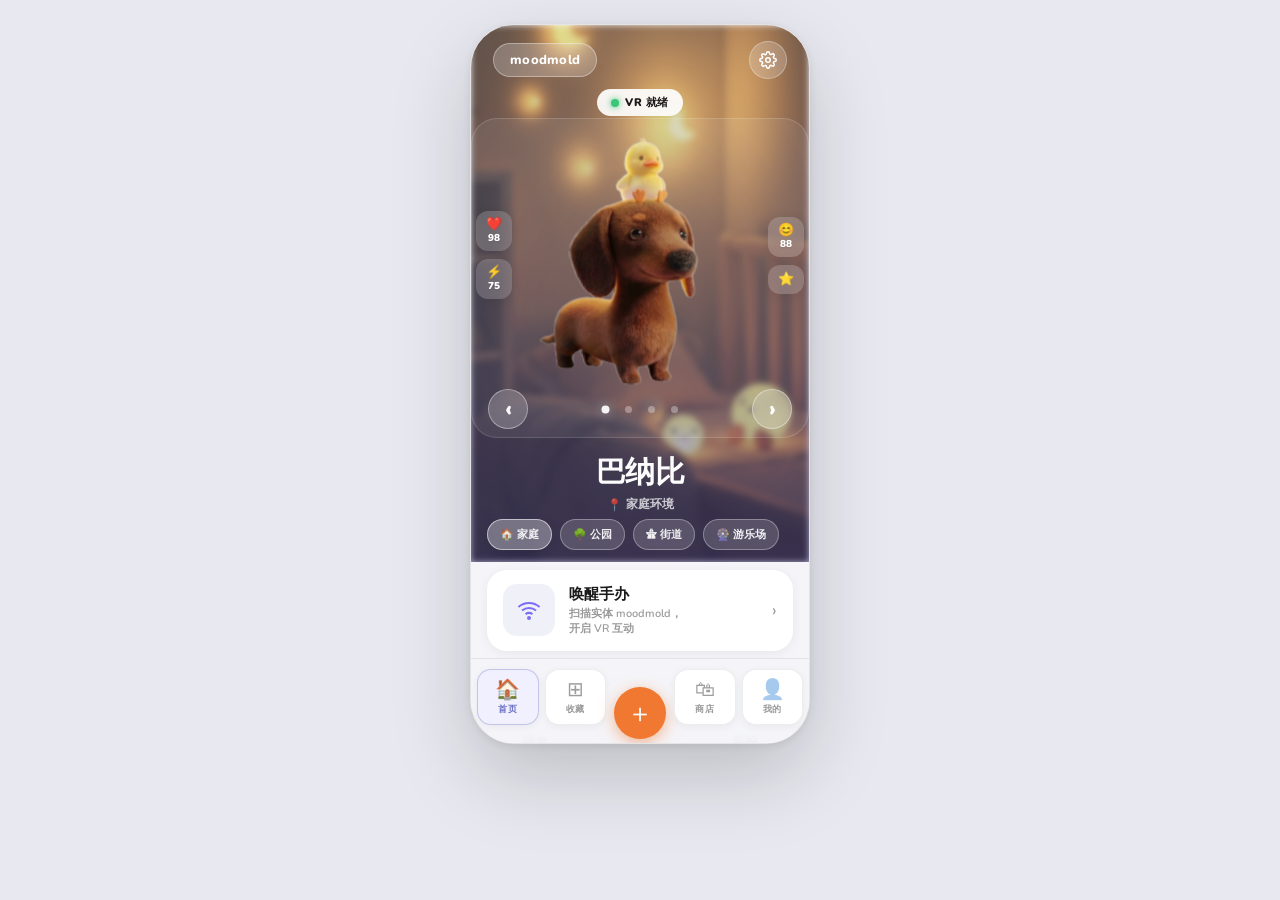
==== .head_moodmold.html @ 47a5d80f "2" ====
<!DOCTYPE html>
<html lang="zh">
<head>
<meta charset="UTF-8"/>
<meta name="viewport" content="width=device-width, initial-scale=1.0"/>
<title>Moodmold · 数字宠物</title>
<link rel="preconnect" href="https://fonts.googleapis.com"/>
<link href="https://fonts.googleapis.com/css2?family=Nunito:wght@400;600;700;800;900;1000&display=swap" rel="stylesheet"/>
<style>
*{box-sizing:border-box;margin:0;padding:0;}
:root{
  --orange:#F07830;--orange2:#F5A24B;--orange-dark:#D05E18;
  --pink:#e8547a;--green:#3DC87A;--purple:#7B6EF6;
  --blue:#8A8FD4;--blue2:#6B70C4;
  --white:#fff;--bg:#f5f5f9;--text:#1a1a1a;--muted:#999;
  --font:'Nunito',sans-serif;
}
body{font-family:var(--font);background:#e8e8f0;display:flex;flex-direction:column;align-items:center;justify-content:flex-start;padding:24px 16px 40px;min-height:100vh;}

.phone-shell{width:340px;height:720px;border-radius:44px;overflow:hidden;box-shadow:0 32px 80px rgba(0,0,0,0.18),0 2px 8px rgba(0,0,0,0.08);background:var(--bg);position:relative;border:1px solid rgba(0,0,0,0.07);display:flex;flex-direction:column;}

.screen{display:none;flex:1;min-height:0;flex-direction:column;overflow-y:auto;overflow-x:hidden;-webkit-overflow-scrolling:touch;}
.screen.active{display:flex;}
#sc-home{scroll-padding-bottom:92px;overflow-x:visible;}
#sc-home .home-cards{margin-top:-12px;padding-top:20px;}

/* ══════════ HOME ══════════ */
.home-hero{
  background:none;
  padding:0 0 0;
  position:relative;
  overflow:visible;
  z-index:1;
  display:flex;
  flex-direction:column;
  align-items:center;
}
.home-hero-bg{position:absolute;inset:0;z-index:0;overflow:hidden;pointer-events:none;}
.home-hero-bg-blur{
  position:absolute;
  inset:0;
  width:100%;
  height:100%;
  background:url(assets/bg2.png) center center/cover no-repeat;
  filter:blur(3px) brightness(0.88) saturate(0.82);
  opacity:0.82;
  transition:opacity .45s ease,filter .45s ease;
}
.home-hero.scene-park .home-hero-bg-blur{background-image:url(assets/bg1.png);}
.home-hero.scene-street .home-hero-bg-blur{background-image:url(assets/bg3.png);}
.home-hero.scene-playground .home-hero-bg-blur{background-image:url(assets/bg4.png);}
.home-hero::before{
  content:'';
  position:absolute;
  inset:0;
  z-index:1;
  pointer-events:none;
  transition:opacity .45s ease;
  background:
    radial-gradient(ellipse at 55% 25%,rgba(255,240,180,0.1) 0%,transparent 62%),
    linear-gradient(180deg,rgba(255,255,255,0.06) 0%,rgba(55,45,120,0.38) 100%);
}
.home-hero.scene-park::before{
  background:
    radial-gradient(ellipse at 50% 25%,rgba(255,255,220,0.08) 0%,transparent 58%),
    linear-gradient(180deg,rgba(255,255,255,0.04) 0%,rgba(20,50,35,0.42) 100%);
}
.home-hero.scene-street::before{
  background:
    radial-gradient(ellipse at 70% 18%,rgba(255,210,150,0.08) 0%,transparent 55%),
    linear-gradient(180deg,rgba(255,255,255,0.03) 0%,rgba(25,35,55,0.48) 100%);
}
.home-hero.scene-playground::before{
  background:
    radial-gradient(ellipse at 45% 20%,rgba(255,255,255,0.1) 0%,transparent 58%),
    linear-gradient(180deg,rgba(255,255,255,0.04) 0%,rgba(90,30,60,0.4) 100%);
}

.scene-strip{display:flex;flex-direction:row;flex-wrap:nowrap;gap:8px;margin-top:6px;padding:0 16px 12px;align-self:stretch;width:100%;max-width:340px;box-sizing:border-box;overflow-x:auto;-webkit-overflow-scrolling:touch;scrollbar-width:none;position:relative;z-index:2;}
.scene-strip::-webkit-scrollbar{display:none;}
.scene-chip{flex:0 0 auto;display:inline-flex;align-items:center;gap:4px;padding:7px 12px;border-radius:999px;font-size:11px;font-weight:800;font-family:var(--font);color:rgba(255,255,255,0.92);background:rgba(255,255,255,0.16);backdrop-filter:blur(8px);border:1px solid rgba(255,255,255,0.32);cursor:pointer;transition:background .2s,transform .15s,border-color .2s;white-space:nowrap;}
.scene-chip:active{transform:scale(0.97);}
.scene-chip.on{background:rgba(255,255,255,0.32);border-color:rgba(255,255,255,0.55);box-shadow:0 2px 12px rgba(0,0,0,0.1);}

.home-topbar{align-self:stretch;width:100%;box-sizing:border-box;display:flex;justify-content:space-between;align-items:center;padding:16px 22px 0;position:relative;z-index:2;}
.brand-pill{background:rgba(255,255,255,0.22);backdrop-filter:blur(8px);border:1px solid rgba(255,255,255,0.35);border-radius:20px;padding:7px 16px;font-size:13px;font-weight:800;color:#fff;letter-spacing:0.02em;}
.settings-btn{width:38px;height:38px;background:rgba(255,255,255,0.2);border-radius:50%;display:flex;align-items:center;justify-content:center;cursor:pointer;border:1px solid rgba(255,255,255,0.3);}
.settings-btn svg{width:18px;height:18px;stroke:#fff;fill:none;stroke-width:2;}

.vr-badge{display:flex;align-items:center;gap:6px;background:rgba(255,255,255,0.92);border-radius:20px;padding:6px 14px;font-size:11px;font-weight:900;color:var(--text);width:fit-content;margin:10px auto 0;letter-spacing:0.04em;position:relative;z-index:2;}
.vr-dot{width:8px;height:8px;background:var(--green);border-radius:50%;box-shadow:0 0 6px var(--green);}

.pet-stage-wrap{display:flex;flex-direction:column;align-items:stretch;justify-content:flex-start;width:100%;max-width:340px;margin:2px auto 4px;padding:8px 12px 8px;box-sizing:border-box;align-self:center;border-radius:26px;background:rgba(255,255,255,0.07);border:1px solid rgba(255,255,255,0.14);position:relative;z-index:3;}
.pet-stage{display:flex;flex-direction:row;align-items:center;justify-content:center;gap:0;width:100%;padding:0;margin:0;}
.pet-bubble-col{display:flex;flex-direction:column;justify-content:center;gap:8px;flex:0 0 36px;align-items:center;min-height:100px;}
.pet-display{position:relative;width:256px;height:256px;margin:0;z-index:4;cursor:pointer;overflow:visible;flex-shrink:0;transform-origin:center center;}
.pet-display.pet-tap-fx{animation:pet-tap-pulse .45s ease;}
@keyframes pet-tap-pulse{0%,100%{transform:scale(1)}50%{transform:scale(1.04)}}
.pet-3d-stage{position:absolute;inset:0;perspective:920px;perspective-origin:50% 52%;touch-action:none;cursor:grab;-webkit-user-select:none;user-select:none;}
.pet-3d-stage:active{cursor:grabbing;}
.pet-img-wrap{position:absolute;inset:0;display:flex;align-items:center;justify-content:center;animation:float 3.5s ease-in-out infinite;overflow:visible;pointer-events:none;}
.pet-3d-spin{transform-style:preserve-3d;will-change:transform;backface-visibility:visible;}
.pet-home-img{width:220px;max-width:92%;height:auto;max-height:240px;object-fit:contain;object-position:center center;display:block;margin:0 auto;pointer-events:none;filter:drop-shadow(0 8px 20px rgba(0,0,0,0.18));transform:scale(3.51);transform-origin:center center;transition:transform .2s ease;backface-visibility:visible;}
@keyframes float{0%,100%{transform:translateY(0)}50%{transform:translateY(-6px)}}

.pet-bubble{position:relative;display:flex;flex-direction:column;align-items:center;justify-content:center;gap:2px;width:100%;max-width:36px;padding:7px 2px;min-height:0;border-radius:12px;background:rgba(255,255,255,0.18);backdrop-filter:blur(10px);-webkit-backdrop-filter:blur(10px);border:1px solid rgba(255,255,255,0.38);box-shadow:0 2px 12px rgba(0,0,0,0.08);cursor:pointer;z-index:7;font-family:var(--font);border:none;outline:none;transition:transform .15s,background .15s;}
.pet-bubble:active{transform:scale(0.96);}
.pet-bubble-icon{font-size:13px;line-height:1;display:flex;align-items:center;justify-content:center;}
.pet-bubble-val{font-size:10px;font-weight:900;color:#fff;letter-spacing:-0.02em;text-shadow:0 1px 2px rgba(0,0,0,0.12);line-height:1.1;}
.pet-bubble--icononly{padding:8px 4px;gap:0;}
.pet-bubble--icononly .pet-bubble-val{display:none;}

.pet-swipe-row{display:flex;align-items:center;justify-content:center;gap:14px;padding:6px 4px 0;margin-top:0;width:100%;box-sizing:border-box;}
.pet-sw-btn{width:40px;height:40px;border-radius:50%;border:1px solid rgba(255,255,255,0.38);background:rgba(255,255,255,0.2);backdrop-filter:blur(8px);color:#fff;font-size:22px;font-weight:900;line-height:1;cursor:pointer;display:flex;align-items:center;justify-content:center;font-family:var(--font);transition:transform .15s,background .15s;flex-shrink:0;}
.pet-sw-btn:active{transform:scale(0.94);}
.pet-sw-dots{display:flex;align-items:center;justify-content:center;gap:4px;flex:1;min-width:0;}
.pet-sw-dot{border:none;padding:6px;background:transparent;cursor:pointer;display:flex;align-items:center;justify-content:center;flex-shrink:0;}
.pet-sw-dot::after{content:'';width:7px;height:7px;border-radius:50%;background:rgba(255,255,255,0.35);transition:background .2s,transform .2s,box-shadow .2s;}
.pet-sw-dot.on::after{background:#fff;transform:scale(1.15);box-shadow:0 0 10px rgba(255,255,255,0.55);}

.pet-name-area{text-align:center;padding:10px 16px 0;position:relative;z-index:2;width:100%;max-width:340px;box-sizing:border-box;}
.pet-name{font-size:30px;font-weight:1000;color:#fff;letter-spacing:-0.5px;}
.pet-location{display:flex;align-items:center;justify-content:center;gap:4px;font-size:12px;font-weight:700;color:rgba(255,255,255,0.75);margin-top:3px;}

.home-cards{background:var(--bg);border-radius:28px 28px 0 0;padding:16px 16px 100px;display:flex;flex-direction:column;gap:10px;position:relative;z-index:0;margin-top:0;}

.wake-card{background:#fff;border-radius:20px;padding:14px 16px;display:flex;align-items:center;gap:14px;cursor:pointer;transition:transform .15s;box-shadow:0 2px 12px rgba(0,0,0,0.06);}
.wake-card:hover{transform:scale(1.01);}
.wake-icon{width:52px;height:52px;background:#f0f0f8;border-radius:14px;display:flex;align-items:center;justify-content:center;flex-shrink:0;}
.wake-icon svg{width:24px;height:24px;stroke:var(--purple);fill:none;stroke-width:2;}
.wake-text{flex:1;min-width:0;}
.wake-title{font-size:15px;font-weight:900;color:var(--text);}
.wake-sub{font-size:11px;color:var(--muted);font-weight:600;margin-top:2px;line-height:1.4;}

.actions-row{display:grid;grid-template-columns:repeat(3,1fr);gap:10px;}
.action-card{background:#fff;border-radius:18px;padding:17px 8px 13px;display:flex;flex-direction:column;align-items:center;gap:9px;cursor:pointer;transition:all .18s;box-shadow:0 2px 10px rgba(0,0,0,0.05);}
.action-card:hover{transform:translateY(-3px);box-shadow:0 8px 22px rgba(0,0,0,0.1);}
.action-icon-wrap{width:46px;height:46px;border-radius:14px;display:flex;align-items:center;justify-content:center;font-size:22px;}
.action-lbl{font-size:13px;font-weight:800;color:var(--text);}

.stats-row{display:grid;grid-template-columns:repeat(3,1fr);gap:8px;}
.stat-card{background:#fff;border-radius:14px;padding:10px 8px;text-align:center;box-shadow:0 2px 8px rgba(0,0,0,0.05);}
.stat-val{font-size:18px;font-weight:1000;color:var(--text);}
.stat-lbl{font-size:9px;color:var(--muted);font-weight:700;margin-top:1px;}
.stat-bar{height:4px;border-radius:3px;background:#eee;margin-top:6px;overflow:hidden;}
.stat-fill{height:100%;border-radius:3px;}

.story-card{background:#fff;border-radius:16px;padding:13px 15px;box-shadow:0 2px 8px rgba(0,0,0,0.05);}
.story-label{font-size:9px;font-weight:900;letter-spacing:0.06em;color:var(--muted);margin-bottom:5px;}
.story-text{font-size:12px;font-weight:600;color:#555;line-height:1.6;}

.bottom-nav{position:absolute;bottom:0;left:0;right:0;z-index:30;width:100%;box-sizing:border-box;background:rgba(245,245,249,0.96);backdrop-filter:blur(12px);border-top:1px solid rgba(0,0,0,0.07);padding:10px 6px 18px;padding-bottom:max(18px,env(safe-area-inset-bottom));display:flex;align-items:flex-end;justify-content:space-between;gap:6px;}
.nav-item{flex:1 1 0;min-width:0;display:flex;flex-direction:column;align-items:center;justify-content:center;gap:4px;cursor:pointer;padding:10px 4px 9px;margin:0;font-family:var(--font);background:#fff;border:1px solid rgba(0,0,0,0.07);border-radius:14px;box-shadow:0 2px 8px rgba(0,0,0,0.05);transition:transform .15s,box-shadow .15s,background .15s;-webkit-tap-highlight-color:transparent;appearance:none;-webkit-appearance:none;}
.nav-item:active{transform:scale(0.97);}
.nav-item--current{background:#f0f0ff;border-color:rgba(107,112,196,0.35);}
.nav-item:focus-visible{outline:2px solid var(--blue2);outline-offset:2px;}
.nav-icon{font-size:20px;opacity:0.38;line-height:1;}
.nav-icon.active{opacity:1;}
.nav-lbl{font-size:9px;font-weight:800;color:var(--muted);letter-spacing:0.04em;width:100%;text-align:center;line-height:1.2;white-space:nowrap;overflow:hidden;text-overflow:ellipsis;}
.nav-lbl.active{color:var(--blue2);}
.nav-create{flex:0 0 52px;width:52px;height:52px;padding:0;background:var(--orange);border:none;border-radius:50%;display:flex;align-items:center;justify-content:center;font-size:26px;color:#fff;box-shadow:0 4px 16px rgba(240,120,48,0.5);cursor:pointer;margin:0 2px -14px;transition:all .2s;font-family:var(--font);-webkit-tap-highlight-color:transparent;appearance:none;-webkit-appearance:none;}
.nav-create:hover{transform:scale(1.08);}
.nav-create:active{transform:scale(0.95);}

/* ══════════ PLAY / AR ══════════ */
.play-header{background:linear-gradient(160deg,#8A8FD4,#6B70C4);padding:20px 22px 14px;position:relative;overflow:hidden;}
.back-row{display:flex;align-items:center;justify-content:space-between;position:relative;z-index:2;margin-bottom:10px;}
.back-btn{display:flex;align-items:center;gap:5px;cursor:pointer;}
.back-ch{font-size:20px;font-weight:900;color:#fff;}
.back-txt{font-size:13px;font-weight:800;color:#fff;}
.play-nav-title{font-size:14px;font-weight:900;color:#fff;}
.play-more{font-size:18px;color:rgba(255,255,255,0.6);}

.ar-viewport{position:relative;height:200px;margin:0 14px;border-radius:22px;overflow:hidden;cursor:pointer;background:linear-gradient(170deg,#9BA2E0 0%,#7B82CC 60%,#B890D0 100%);}
.ar-grid{position:absolute;inset:0;background-image:repeating-linear-gradient(0deg,rgba(255,255,255,0.07) 0,rgba(255,255,255,0.07) 1px,transparent 1px,transparent 24px),repeating-linear-gradient(90deg,rgba(255,255,255,0.07) 0,rgba(255,255,255,0.07) 1px,transparent 1px,transparent 24px);}
.ar-floor{position:absolute;bottom:0;left:0;right:0;height:60px;background:linear-gradient(0deg,rgba(180,160,220,0.45),transparent);}
.ar-pet-wrap{position:absolute;inset:0;display:flex;align-items:center;justify-content:center;animation:ar-float 3s ease-in-out infinite;}
@keyframes ar-float{0%,100%{transform:translateY(0)}50%{transform:translateY(-10px)}}
.ar-glow{position:absolute;bottom:24px;left:50%;transform:translateX(-50%);width:90px;height:18px;background:rgba(255,200,80,0.28);border-radius:50%;filter:blur(6px);}
.ar-live-badge{position:absolute;top:10px;left:12px;font-size:9px;font-weight:900;background:rgba(255,255,255,0.2);color:#fff;border-radius:8px;padding:3px 10px;letter-spacing:0.1em;}
.ar-nfc-btn{position:absolute;top:10px;right:12px;font-size:9px;font-weight:800;background:rgba(255,255,255,0.22);color:#fff;border-radius:8px;padding:3px 10px;cursor:pointer;border:1px solid rgba(255,255,255,0.3);}
.ar-sp{position:absolute;color:#FFD700;font-size:12px;animation:ar-twinkle var(--d) var(--dl) ease-in-out infinite;pointer-events:none;}
@keyframes ar-twinkle{0%,100%{opacity:0;transform:scale(0.4) translateY(0)}50%{opacity:1;transform:scale(1) translateY(-6px)}}

.pet-info-strip{display:flex;align-items:center;gap:12px;background:#fff;margin:10px 14px 0;border-radius:18px;padding:12px 14px;box-shadow:0 2px 10px rgba(0,0,0,0.06);}
.pet-av{width:46px;height:46px;border-radius:14px;background:linear-gradient(135deg,#c8a8e8,#8A8FD4);display:flex;align-items:center;justify-content:center;font-size:24px;flex-shrink:0;overflow:hidden;}
.pet-av-img{width:100%;height:100%;object-fit:cover;display:block;}
.pet-inf-name{font-size:15px;font-weight:900;color:var(--text);}
.pet-inf-breed{font-size:10px;color:var(--muted);font-weight:700;}
.mood-pill{background:#f0f0ff;color:var(--blue2);font-size:10px;font-weight:800;border-radius:12px;padding:4px 11px;}

.ar-actions{display:grid;grid-template-columns:repeat(4,1fr);gap:8px;padding:10px 14px 0;}
.ar-act{background:#fff;border-radius:14px;padding:11px 4px 8px;display:flex;flex-direction:column;align-items:center;gap:4px;cursor:pointer;transition:all .18s;border:2px solid transparent;box-shadow:0 2px 8px rgba(0,0,0,0.05);}
.ar-act:hover{transform:scale(1.05);}
.ar-act.on{background:#f0f0ff;border-color:var(--blue2);}
.ar-act-icon{font-size:20px;}
.ar-act-lbl{font-size:8px;font-weight:800;color:var(--muted);}
.ar-act.on .ar-act-lbl{color:var(--blue2);}

.ar-stats{display:grid;grid-template-columns:repeat(3,1fr);gap:8px;padding:8px 14px 0;}
.ar-stat{background:#fff;border-radius:12px;padding:9px 6px;text-align:center;box-shadow:0 2px 6px rgba(0,0,0,0.05);}
.ar-sv{font-size:16px;font-weight:1000;color:var(--text);}
.ar-sl{font-size:8px;color:var(--muted);font-weight:700;margin-top:1px;}
.ar-sb{height:4px;border-radius:3px;background:#eee;margin-top:5px;overflow:hidden;}
.ar-sf{height:100%;border-radius:3px;transition:width .5s ease;}

.nfc-strip{display:flex;align-items:center;justify-content:center;gap:7px;background:#f0f0ff;border-radius:14px;padding:9px 12px;cursor:pointer;margin:8px 14px 0;transition:all .2s;}
.nfc-strip:hover{background:#e4e4ff;}
.nfc-txt{font-size:10px;font-weight:800;color:var(--blue2);}

.ar-cta{background:linear-gradient(90deg,#8A8FD4,#6B70C4);color:#fff;border-radius:16px;padding:13px;font-size:14px;font-weight:900;text-align:center;cursor:pointer;margin:8px 14px 12px;transition:all .2s;border:none;font-family:var(--font);display:block;width:calc(100% - 28px);}
.ar-cta:hover{opacity:0.9;transform:translateY(-1px);}

/* ══════════ FEED ══════════ */
.subscreen-header{background:linear-gradient(135deg,#8A8FD4,#6B70C4);padding:20px 22px 22px;}
.sub-back{display:flex;align-items:center;gap:8px;cursor:pointer;margin-bottom:12px;}
.sub-title{font-size:20px;font-weight:900;color:#fff;}
.subscreen-body{flex:1;min-height:0;padding:14px 14px 32px;display:flex;flex-direction:column;gap:11px;background:var(--bg);overflow-y:auto;}

.hb-wrap{background:#fff;border-radius:14px;padding:12px 14px;box-shadow:0 2px 8px rgba(0,0,0,0.05);}
.hb-lbl{display:flex;justify-content:space-between;font-size:11px;font-weight:800;color:var(--text);margin-bottom:6px;}
.hb-track{height:10px;background:#f0f0f0;border-radius:8px;overflow:hidden;}
.hb-fill{height:100%;background:linear-gradient(90deg,#8A8FD4,#6B70C4);border-radius:8px;transition:width .5s ease;}

.food-grid{display:grid;grid-template-columns:repeat(3,1fr);gap:9px;}
.food-item{background:#fff;border-radius:14px;padding:13px 7px;display:flex;flex-direction:column;align-items:center;gap:5px;cursor:pointer;transition:all .18s;border:2px solid transparent;box-shadow:0 2px 7px rgba(0,0,0,0.05);}
.food-item:hover{border-color:var(--blue2);transform:scale(1.03);}
.food-item.sel{border-color:var(--blue2);background:#f0f0ff;}
.food-emoji{font-size:26px;}
.food-name{font-size:10px;font-weight:800;color:var(--text);}
.food-pts{font-size:9px;color:var(--blue2);font-weight:700;}
.sub-btn{background:linear-gradient(90deg,#8A8FD4,#6B70C4);color:#fff;border-radius:14px;padding:13px;font-size:14px;font-weight:900;text-align:center;cursor:pointer;border:none;font-family:var(--font);width:100%;}

/* ══════════ DRESS ══════════ */
.dress-preview{background:linear-gradient(135deg,#d4d0f0,#c0c8e8);padding:20px 22px 22px;text-align:center;}
.outfit-grid{display:grid;grid-template-columns:repeat(3,1fr);gap:9px;padding:14px;}
.outfit-card{background:#fff;border-radius:14px;padding:13px 7px;display:flex;flex-direction:column;align-items:center;gap:5px;cursor:pointer;transition:all .18s;border:2px solid transparent;box-shadow:0 2px 7px rgba(0,0,0,0.05);}
.outfit-card:hover{transform:scale(1.03);}
.outfit-card.wearing{border-color:var(--blue2);background:#f0f0ff;}

/* ══════════ CREATE ══════════ */
.create-header{background:linear-gradient(135deg,var(--orange2),var(--orange));padding:20px 22px 24px;}
.create-body{flex:1;min-height:0;padding:16px 16px 32px;display:flex;flex-direction:column;gap:12px;background:var(--bg);overflow-y:auto;}
.upload-big{border:2.5px dashed #ffc89a;border-radius:20px;background:#fff9f5;padding:26px;display:flex;flex-direction:column;align-items:center;gap:8px;cursor:pointer;transition:all .2s;}
.upload-big:hover,.upload-big.done{border-color:var(--orange);background:#fff4ec;}
.upload-big.has-preview{padding:14px;}
.visually-hidden{position:absolute;width:1px;height:1px;padding:0;margin:-1px;overflow:hidden;clip:rect(0,0,0,0);white-space:nowrap;border:0;}
.upload-preview-img{width:100%;max-height:150px;object-fit:cover;border-radius:14px;display:none;box-shadow:0 2px 12px rgba(0,0,0,0.08);}
.upload-big.has-preview .upload-preview-img{display:block;}
.upload-big.has-preview .upload-big-icon{display:none;}
.upload-big-icon{width:48px;height:48px;background:var(--orange);border-radius:50%;display:flex;align-items:center;justify-content:center;font-size:22px;}
.upload-big-txt{font-size:14px;font-weight:900;color:var(--orange);}
.upload-big-sub{font-size:11px;color:var(--muted);}
.cf-label{font-size:10px;font-weight:900;letter-spacing:0.05em;color:var(--muted);margin-bottom:3px;}
.cf-input{background:#fff;border-radius:12px;padding:10px 13px;font-size:13px;font-family:var(--font);font-weight:600;border:1.5px solid transparent;transition:all .2s;width:100%;outline:none;box-shadow:0 1px 6px rgba(0,0,0,0.05);}
.cf-input:focus{border-color:var(--orange);}
.cf-input::placeholder{color:#ccc;}
.cf-row{display:grid;grid-template-columns:1fr 1fr;gap:10px;}
.chips-wrap{display:flex;flex-wrap:wrap;gap:6px;}
.chip{padding:6px 12px;border-radius:20px;font-size:11px;font-weight:800;background:#f0f0f0;color:#888;cursor:pointer;transition:all .2s;border:1.5px solid transparent;user-select:none;}
.chip.on{background:#fff4ec;color:var(--orange-dark);border-color:var(--orange);}
.create-btn{background:var(--orange);color:#fff;border-radius:16px;padding:14px;font-size:14px;font-weight:900;text-align:center;cursor:pointer;transition:all .2s;border:none;font-family:var(--font);width:100%;}
.create-btn:hover{background:var(--orange-dark);}

/* ══════════ GENERATING ══════════ */
.gen-hero{flex-shrink:0;background:linear-gradient(160deg,#F5A24B,#F07830,#e8547a);padding:28px 22px 32px;display:flex;flex-direction:column;align-items:center;gap:6px;}
#sc-gen.screen{overflow:hidden;}
.gen-orb-wrap{position:relative;width:140px;height:140px;display:flex;align-items:center;justify-content:center;}
.gen-ring{position:absolute;border-radius:50%;border:2px solid rgba(255,255,255,0.3);}
.gen-ring.r1{inset:-12px;animation:pulse-r 2s infinite;}
.gen-ring.r2{inset:-24px;animation:pulse-r 2s .5s infinite;}
.gen-ring.r3{inset:-38px;animation:pulse-r 2s 1s infinite;}
@keyframes pulse-r{0%,100%{opacity:1}50%{opacity:.3}}
.gen-orb{width:120px;height:120px;background:rgba(255,255,255,0.2);border-radius:50%;display:flex;align-items:center;justify-content:center;font-size:56px;border:2px solid rgba(255,255,255,0.35);overflow:hidden;}
.gen-orb-img{width:100%;height:100%;object-fit:cover;border-radius:50%;display:block;}
.gen-body{flex:1;min-height:0;padding:12px 10px 14px;background:var(--bg);display:flex;flex-direction:column;gap:10px;overflow:hidden;}
.prog-card{flex-shrink:0;background:#fff;border-radius:16px;padding:14px;box-shadow:0 2px 8px rgba(0,0,0,0.05);}
.prog-head{display:flex;justify-content:space-between;font-size:11px;font-weight:800;color:var(--text);margin-bottom:8px;}
.prog-pct{color:var(--orange);}
.prog-track{height:9px;background:#f0f0f0;border-radius:6px;overflow:hidden;}
.prog-fill{height:100%;border-radius:6px;background:linear-gradient(90deg,var(--orange2),var(--orange));width:0%;transition:width .08s linear;}
.steps-list{flex:1;min-height:0;display:flex;flex-direction:column;gap:7px;width:100%;}
.step-card{flex:1 1 0;min-height:44px;width:100%;background:#fff;border-radius:14px;padding:0 12px;box-shadow:0 2px 8px rgba(0,0,0,0.05);border:1px solid rgba(0,0,0,0.06);display:flex;align-items:center;transition:border-color .25s,box-shadow .25s,background .25s;}
.step-card--wait{background:#fff;}
.step-card--active{border-color:rgba(240,120,48,0.45);box-shadow:0 4px 14px rgba(240,120,48,0.14);background:#fffdfb;}
.step-card--done{border-color:rgba(61,200,122,0.28);background:#f8fffb;}
.step-row{display:flex;align-items:center;gap:10px;width:100%;}
.step-dot{width:22px;height:22px;border-radius:50%;flex-shrink:0;display:flex;align-items:center;justify-content:center;font-size:10px;font-weight:900;transition:all .3s;}
.s-done{background:var(--green);color:#fff;}
.s-active{background:var(--orange);color:#fff;}
.s-wait{background:#f0f0f0;color:#ccc;}
.step-txt{font-size:12px;font-weight:700;transition:color .3s;}
.t-done{color:var(--green);}
.t-active{color:var(--orange);}
.t-wait{color:#ccc;}

/* ══════════ SHOP ══════════ */
#sc-shop.screen{overflow:hidden;}
.shop-header{flex-shrink:0;background:linear-gradient(135deg,var(--orange2),var(--orange));padding:20px 22px 22px;}
.shop-tagline{font-size:11px;font-weight:700;color:rgba(255,255,255,0.88);margin-top:6px;line-height:1.4;}
.shop-body{flex:1;min-height:0;padding:10px 12px 14px;background:var(--bg);display:flex;flex-direction:column;gap:8px;overflow:hidden;}
.shop-section-lbl{flex-shrink:0;font-size:11px;font-weight:900;letter-spacing:0.08em;color:var(--muted);}
.shop-sku-list{flex:1;min-height:0;display:flex;flex-direction:column;gap:10px;}
.shop-product-row{position:relative;flex:1 1 0;min-height:0;display:flex;flex-direction:column;align-items:center;justify-content:center;gap:12px;background:#fff;border-radius:22px;padding:20px 16px 22px;box-shadow:0 4px 18px rgba(0,0,0,0.07);cursor:pointer;border:2px solid rgba(0,0,0,0.05);transition:transform .15s,border-color .15s,box-shadow .15s;}
.shop-product-row:active{transform:scale(0.987);}
.shop-product-row:hover{border-color:rgba(240,120,48,0.38);box-shadow:0 8px 24px rgba(240,120,48,0.14);}
.shop-product-row--jew:hover{border-color:rgba(123,110,246,0.45);box-shadow:0 8px 24px rgba(138,143,212,0.18);}
.shop-p-thumb{width:100px;height:100px;border-radius:26px;display:flex;align-items:center;justify-content:center;flex-shrink:0;overflow:hidden;background:#f2f2f5;}
.shop-p-thumb--fig{background:linear-gradient(145deg,#ffe8dc,#ffc9a8);}
.shop-p-thumb--jew{background:linear-gradient(145deg,#f0e8ff,#e4d4ff);}
.shop-p-thumb-img{width:100%;height:100%;object-fit:cover;display:block;}
.shop-p-meta{flex-shrink:0;min-width:0;width:100%;text-align:center;padding:0 28px 0 12px;}
.shop-p-title{font-size:21px;font-weight:1000;color:var(--text);letter-spacing:-0.3px;}
.shop-p-desc{font-size:12px;font-weight:700;color:var(--muted);margin-top:6px;line-height:1.45;}
.shop-p-price{font-size:18px;font-weight:1000;color:var(--orange);margin-top:10px;letter-spacing:-0.02em;}
.shop-product-row--jew .shop-p-price{color:var(--purple);}
.shop-p-go{position:absolute;top:14px;right:12px;font-size:32px;font-weight:900;color:#d8d8e0;line-height:1;}
.shop-detail-head{flex-shrink:0;background:linear-gradient(135deg,#e8a87c,#c96d45);padding:18px 22px 20px;}
.shop-detail-title{font-size:19px;font-weight:900;color:#fff;margin-top:2px;}
.shop-detail-body{flex:1;min-height:0;padding:14px 14px 22px;background:var(--bg);overflow-y:auto;}
#sc-shop-figurine.screen{overflow:hidden;}
#sc-shop-figurine .shop-detail-body{display:flex;flex-direction:column;gap:6px;padding:8px 10px 16px;overflow-y:auto;}
#sc-shop-figurine .fig-preview{flex:1 1 0;min-height:120px;display:flex;flex-direction:column;align-items:stretch;justify-content:flex-start;gap:0;background:#fff;border-radius:18px;padding:0 0 8px;text-align:center;box-shadow:0 2px 10px rgba(0,0,0,0.05);border:1px solid rgba(0,0,0,0.05);margin:0;overflow:hidden;}
#sc-shop-figurine .fig-preview-img-wrap{flex:1 1 0;min-height:88px;width:100%;display:grid;grid-template:1fr / 1fr;overflow:hidden;background:#ebe8e4;}
#sc-shop-figurine .fig-preview-img{grid-area:1 / 1;width:100%;height:100%;min-height:0;object-fit:cover;object-position:center center;display:block;}
#sc-shop-figurine .fig-preview-cap{flex-shrink:0;font-size:11px;font-weight:800;color:var(--muted);line-height:1.4;padding:8px 12px 0;}
#sc-shop-figurine .fig-group{flex:1 1 0;min-height:0;display:flex;flex-direction:column;background:#fff;border-radius:16px;padding:10px 10px 10px;box-shadow:0 2px 10px rgba(0,0,0,0.05);border:1px solid rgba(0,0,0,0.06);margin:0;}
#sc-shop-figurine .fig-group--size{flex:0 0 auto;min-height:0;padding:7px 10px 8px;}
#sc-shop-figurine .fig-group--size .fig-group-lbl{margin:0 0 4px;font-size:9px;opacity:0.85;}
#sc-shop-figurine .fig-group--size .fig-chips{flex:0 0 auto;min-height:0;}
#sc-shop-figurine .fig-group--size .fig-chip{padding:6px 4px;font-size:14px;font-weight:900;border-radius:12px;}
#sc-shop-figurine .fig-group--mat{flex:0 0 auto;min-height:0;}
#sc-shop-figurine .fig-group--mat .fig-chips{flex:0 0 auto;min-height:0;align-items:stretch;}
#sc-shop-figurine .fig-group-lbl{flex-shrink:0;font-size:10px;font-weight:900;letter-spacing:0.06em;color:var(--muted);margin:0 0 8px;}
#sc-shop-figurine .fig-chips{flex:1;min-height:0;display:flex;align-items:stretch;gap:8px;flex-wrap:nowrap;}
#sc-shop-figurine .fig-chip{flex:1 1 0;min-width:0;display:flex;align-items:center;justify-content:center;padding:12px 6px;border-radius:14px;font-size:14px;font-weight:800;}
#sc-shop-figurine .fig-chip--mat{flex-direction:column;gap:6px;padding:10px 4px 9px;}
#sc-shop-figurine .fig-mat-lbl{font-size:11px;font-weight:800;color:var(--text);line-height:1;}
#sc-shop-figurine .fig-chip.on .fig-mat-lbl{color:var(--orange-dark);}
.fig-mat-ball{width:42px;height:42px;border-radius:50%;flex-shrink:0;position:relative;transition:transform .2s ease;}
.fig-mat-ball--resin{background:radial-gradient(circle at 32% 28%,rgba(255,255,255,0.95) 0%,rgba(210,240,255,0.75) 22%,rgba(130,210,230,0.55) 42%,rgba(70,160,195,0.65) 100%);box-shadow:inset -5px -8px 12px rgba(255,255,255,0.55),inset 3px 4px 10px rgba(0,90,120,0.12),0 4px 12px rgba(40,120,160,0.28);border:1px solid rgba(255,255,255,0.65);}
.fig-mat-ball--wood{background:radial-gradient(circle at 28% 22%,#e8c9a0 0%,#a67c52 32%,#6b4423 58%,#3d2614 100%);box-shadow:inset -4px -6px 10px rgba(0,0,0,0.35),inset 3px 4px 8px rgba(255,220,180,0.22),0 4px 10px rgba(50,25,8,0.35);border:1px solid rgba(80,50,25,0.35);}
.fig-mat-ball--gold{background:radial-gradient(circle at 30% 25%,#fffef5 0%,#ffe566 18%,#e8ac20 42%,#b8860b 72%,#6a4a1c 100%);box-shadow:inset -3px -5px 8px rgba(120,70,10,0.45),inset 4px 5px 10px rgba(255,255,230,0.55),0 4px 14px rgba(200,140,30,0.42);border:1px solid rgba(180,130,40,0.45);}
#sc-shop-figurine .fig-chip.on .fig-mat-ball{transform:scale(1.06);}
.fig-preview{background:#fff;border-radius:18px;padding:20px 16px;text-align:center;box-shadow:0 2px 10px rgba(0,0,0,0.05);margin-bottom:14px;border:1px solid rgba(0,0,0,0.05);}
.fig-preview-emoji{font-size:52px;line-height:1;margin-bottom:8px;}
.fig-preview-cap{font-size:11px;font-weight:800;color:var(--muted);}
.fig-group{margin-bottom:14px;}
.fig-group-lbl{font-size:10px;font-weight:900;letter-spacing:0.06em;color:var(--muted);margin-bottom:8px;}
.fig-chips{display:flex;flex-wrap:wrap;gap:8px;}
.fig-chip{padding:10px 18px;border-radius:14px;font-size:13px;font-weight:800;background:#fff;color:var(--text);border:1.5px solid #e8e8e8;cursor:pointer;font-family:var(--font);transition:all .18s;-webkit-tap-highlight-color:transparent;}
.fig-chip.on{border-color:var(--orange);background:#fff4ec;color:var(--orange-dark);box-shadow:0 2px 8px rgba(240,120,48,0.12);}
.fig-summary{font-size:12px;font-weight:800;color:var(--text);background:#fff;border-radius:12px;padding:12px 14px;border:1px solid rgba(0,0,0,0.06);margin-top:4px;}
#sc-shop-figurine .fig-summary{flex-shrink:0;margin:0;border-radius:14px;}
#sc-shop-figurine .shop-cta{flex-shrink:0;margin:0;}
.shop-cta{background:var(--orange);color:#fff;border-radius:14px;padding:14px;font-size:14px;font-weight:900;border:none;width:100%;font-family:var(--font);margin-top:14px;cursor:pointer;transition:background .2s,transform .15s;}
.shop-cta:active{transform:scale(0.98);}
.jewel-grid{display:grid;grid-template-columns:repeat(2,1fr);gap:10px;}
.jewel-card{background:#fff;border-radius:16px;padding:14px 10px;display:flex;flex-direction:column;align-items:center;gap:6px;cursor:pointer;border:1.5px solid rgba(0,0,0,0.05);box-shadow:0 2px 8px rgba(0,0,0,0.05);transition:transform .15s,border-color .15s;}
.jewel-card:active{transform:scale(0.97);}
.jewel-card:hover{border-color:rgba(123,110,246,0.4);}
.jewel-emoji{font-size:32px;}
.jewel-name{font-size:11px;font-weight:900;color:var(--text);text-align:center;}
.jewel-price{font-size:10px;font-weight:800;color:var(--purple);}

/* NFC Sheet */
.overlay{position:fixed;inset:0;background:rgba(0,0,0,0.4);display:none;align-items:flex-end;z-index:500;}
.overlay.open{display:flex;}
.sheet{background:#fff;border-radius:28px 28px 0 0;padding:26px 22px 34px;width:100%;max-width:340px;margin:0 auto;animation:slide-up .3s;}
@keyframes slide-up{from{transform:translateY(60px);opacity:0}to{transform:translateY(0);opacity:1}}
.sheet-handle{width:40px;height:4px;background:#e0e0e0;border-radius:2px;margin:0 auto 18px;}
.sheet-title{font-size:17px;font-weight:900;text-align:center;color:var(--text);margin-bottom:5px;}
.sheet-sub{font-size:12px;font-weight:600;color:var(--muted);text-align:center;line-height:1.5;margin-bottom:18px;}
.sheet-btn{background:linear-gradient(90deg,#8A8FD4,#6B70C4);color:#fff;border-radius:13px;padding:13px;font-size:14px;font-weight:900;text-align:center;cursor:pointer;border:none;font-family:var(--font);width:100%;margin-bottom:8px;display:block;}
.sheet-btn-sec{background:#f5f5f5;color:var(--text);border-radius:13px;padding:11px;font-size:13px;font-weight:700;text-align:center;cursor:pointer;border:none;font-family:var(--font);width:100%;display:block;}

.toast{position:fixed;bottom:28px;left:50%;transform:translateX(-50%) translateY(16px);background:#1a1a1a;color:#fff;font-size:12px;font-weight:800;border-radius:20px;padding:10px 20px;opacity:0;transition:all .3s;pointer-events:none;z-index:999;white-space:nowrap;}
.toast.show{opacity:1;transform:translateX(-50%) translateY(0);}

/* ══════════ HEALTH DASHBOARD ══════════ */
.health-header{flex-shrink:0;background:linear-gradient(135deg,#3DC87A,#27a05e);padding:20px 22px 28px;position:relative;overflow:hidden;}
.health-header::after{content:'';position:absolute;bottom:-30px;left:-20px;right:-20px;height:60px;background:#f5f5f9;border-radius:50%;z-index:1;}
.health-body{flex:1;min-height:0;padding:14px 14px 32px;background:var(--bg);overflow-y:auto;display:flex;flex-direction:column;gap:12px;}

.health-score-ring{display:flex;flex-direction:column;align-items:center;gap:2px;position:relative;z-index:2;flex-shrink:0;}
.health-score-circle{width:90px;height:90px;position:relative;margin:0 auto;}
.health-score-circle svg{width:90px;height:90px;transform:rotate(-90deg);}
.health-score-bg{fill:none;stroke:rgba(255,255,255,0.25);stroke-width:8;}
.health-score-arc{fill:none;stroke:#fff;stroke-width:8;stroke-linecap:round;stroke-dasharray:226;stroke-dashoffset:36;transition:stroke-dashoffset .8s ease;}
.health-score-num{position:absolute;inset:0;display:flex;flex-direction:column;align-items:center;justify-content:center;}
.health-score-val{font-size:26px;font-weight:1000;color:#fff;line-height:1;}
.health-score-unit{font-size:9px;font-weight:800;color:rgba(255,255,255,0.8);letter-spacing:0.05em;}
.health-score-lbl{font-size:12px;font-weight:800;color:rgba(255,255,255,0.85);margin-top:4px;}
.health-score-badge{background:rgba(255,255,255,0.2);border:1px solid rgba(255,255,255,0.4);border-radius:20px;padding:3px 12px;font-size:10px;font-weight:800;color:#fff;margin-top:4px;}

.health-pet-row{display:flex;align-items:center;gap:12px;margin-bottom:2px;position:relative;z-index:2;}
.health-pet-av{width:52px;height:52px;border-radius:16px;background:rgba(255,255,255,0.22);border:2px solid rgba(255,255,255,0.45);display:flex;align-items:center;justify-content:center;overflow:hidden;flex-shrink:0;}
.health-pet-av-img{width:100%;height:100%;object-fit:cover;display:block;}
.health-pet-info{flex:1;min-width:0;}
.health-pet-name{font-size:17px;font-weight:1000;color:#fff;}
.health-pet-meta{font-size:11px;font-weight:700;color:rgba(255,255,255,0.8);margin-top:2px;}

.health-section-lbl{font-size:10px;font-weight:900;letter-spacing:0.07em;color:var(--muted);}
.health-metrics-grid{display:grid;grid-template-columns:repeat(2,1fr);gap:9px;}
.health-metric-card{background:#fff;border-radius:16px;padding:13px 14px;display:flex;flex-direction:column;gap:6px;box-shadow:0 2px 8px rgba(0,0,0,0.05);}
.hm-top{display:flex;align-items:center;justify-content:space-between;}
.hm-icon-wrap{width:34px;height:34px;border-radius:10px;display:flex;align-items:center;justify-content:center;font-size:17px;flex-shrink:0;}
.hm-trend{font-size:9px;font-weight:800;padding:2px 7px;border-radius:8px;}
.hm-trend--up{background:#e8fff2;color:var(--green);}
.hm-trend--down{background:#fff0f3;color:var(--pink);}
.hm-trend--stable{background:#f0f0ff;color:var(--blue2);}
.hm-val{font-size:20px;font-weight:1000;color:var(--text);line-height:1;}
.hm-lbl{font-size:9px;font-weight:800;color:var(--muted);}
.hm-bar{height:4px;border-radius:3px;background:#eee;overflow:hidden;}
.hm-fill{height:100%;border-radius:3px;}

.health-vitals-card{background:#fff;border-radius:18px;padding:14px 16px;box-shadow:0 2px 8px rgba(0,0,0,0.05);}
.health-vitals-title{font-size:13px;font-weight:900;color:var(--text);margin-bottom:12px;display:flex;align-items:center;gap:6px;}
.vitals-list{display:flex;flex-direction:column;gap:10px;}
.vital-row{display:flex;align-items:center;gap:10px;}
.vital-icon{width:30px;height:30px;border-radius:9px;display:flex;align-items:center;justify-content:center;font-size:14px;flex-shrink:0;}
.vital-info{flex:1;min-width:0;}
.vital-name{font-size:11px;font-weight:800;color:var(--text);}
.vital-bar-wrap{display:flex;align-items:center;gap:6px;margin-top:3px;}
.vital-bar{flex:1;height:5px;border-radius:3px;background:#eee;overflow:hidden;}
.vital-fill{height:100%;border-radius:3px;}
.vital-pct{font-size:9px;font-weight:800;color:var(--muted);flex-shrink:0;width:24px;text-align:right;}

.health-records-card{background:#fff;border-radius:18px;padding:14px 16px;box-shadow:0 2px 8px rgba(0,0,0,0.05);}
.health-records-title{font-size:13px;font-weight:900;color:var(--text);margin-bottom:12px;display:flex;align-items:center;justify-content:space-between;}
.health-record-more{font-size:10px;font-weight:800;color:var(--green);cursor:pointer;}
.record-list{display:flex;flex-direction:column;gap:9px;}
.record-item{display:flex;align-items:center;gap:10px;padding:9px 12px;border-radius:12px;background:#f9f9fb;border:1px solid rgba(0,0,0,0.05);}
.record-dot{width:8px;height:8px;border-radius:50%;flex-shrink:0;}
.record-info{flex:1;min-width:0;}
.record-name{font-size:11px;font-weight:800;color:var(--text);}
.record-date{font-size:9px;font-weight:700;color:var(--muted);margin-top:1px;}
.record-tag{font-size:9px;font-weight:800;padding:2px 8px;border-radius:7px;flex-shrink:0;}

.health-tips-card{background:linear-gradient(135deg,#eafff3,#d6f5e6);border:1.5px solid rgba(61,200,122,0.22);border-radius:18px;padding:14px 16px;}
.health-tips-title{font-size:12px;font-weight:900;color:#27a05e;margin-bottom:9px;display:flex;align-items:center;gap:5px;}
.tip-item{display:flex;align-items:flex-start;gap:8px;margin-bottom:7px;}
.tip-item:last-child{margin-bottom:0;}
.tip-dot{width:6px;height:6px;border-radius:50%;background:var(--green);flex-shrink:0;margin-top:4px;}
.tip-text{font-size:11px;font-weight:600;color:#2a6644;line-height:1.5;}

.health-appt-card{background:#fff;border-radius:18px;padding:14px 16px;box-shadow:0 2px 8px rgba(0,0,0,0.05);}
.health-appt-title{font-size:13px;font-weight:900;color:var(--text);margin-bottom:11px;}
.appt-item{display:flex;align-items:center;gap:10px;background:#f9f9fb;border-radius:12px;padding:10px 12px;border-left:3px solid var(--green);}
.appt-date-col{display:flex;flex-direction:column;align-items:center;justify-content:center;width:36px;flex-shrink:0;}
.appt-month{font-size:9px;font-weight:900;color:var(--green);letter-spacing:0.05em;}
.appt-day{font-size:20px;font-weight:1000;color:var(--text);line-height:1;}
.appt-info{flex:1;min-width:0;}
.appt-name{font-size:12px;font-weight:800;color:var(--text);}
.appt-sub{font-size:10px;font-weight:700;color:var(--muted);margin-top:2px;}
.appt-btn{background:var(--green);color:#fff;border:none;border-radius:10px;padding:6px 12px;font-size:10px;font-weight:800;font-family:var(--font);cursor:pointer;flex-shrink:0;}
.appt-btn:active{opacity:0.85;}

/* ══════════ MBTI ══════════ */
.mbti-home-card{background:#fff;border-radius:20px;padding:0;overflow:hidden;box-shadow:0 2px 12px rgba(0,0,0,0.07);cursor:pointer;transition:transform .15s;border:1px solid rgba(0,0,0,0.05);}
.mbti-home-card:hover{transform:scale(1.01);}
.mbti-home-card:active{transform:scale(0.99);}
.mbti-home-top{background:linear-gradient(130deg,#7B6EF6,#a78bfa,#e879c0);padding:14px 16px 12px;display:flex;align-items:center;gap:12px;}
.mbti-type-badge{background:rgba(255,255,255,0.22);border:1.5px solid rgba(255,255,255,0.5);border-radius:14px;padding:5px 14px;font-size:22px;font-weight:1000;color:#fff;letter-spacing:1px;flex-shrink:0;backdrop-filter:blur(6px);}
.mbti-home-title-col{flex:1;min-width:0;}
.mbti-home-name{font-size:14px;font-weight:900;color:#fff;}
.mbti-home-sub{font-size:10px;font-weight:700;color:rgba(255,255,255,0.82);margin-top:2px;}
.mbti-home-arrow{font-size:18px;color:rgba(255,255,255,0.7);}
.mbti-home-traits{display:flex;gap:6px;padding:10px 14px 12px;flex-wrap:wrap;}
.mbti-trait-chip{font-size:10px;font-weight:800;padding:4px 10px;border-radius:20px;}

.mbti-header{flex-shrink:0;background:linear-gradient(145deg,#7B6EF6,#a78bfa 55%,#e879c0);padding:20px 22px 36px;position:relative;overflow:hidden;}
.mbti-header::after{content:'';position:absolute;bottom:-32px;left:-20px;right:-20px;height:64px;background:#f5f5f9;border-radius:50%;z-index:1;}
.mbti-header-deco{position:absolute;right:-20px;top:-20px;font-size:120px;opacity:0.08;line-height:1;pointer-events:none;user-select:none;}
.mbti-type-hero{font-size:52px;font-weight:1000;color:#fff;letter-spacing:3px;line-height:1;position:relative;z-index:2;}
.mbti-type-title{font-size:16px;font-weight:900;color:rgba(255,255,255,0.9);margin-top:4px;position:relative;z-index:2;}
.mbti-type-desc{font-size:11px;font-weight:700;color:rgba(255,255,255,0.75);margin-top:3px;position:relative;z-index:2;}
.mbti-pet-row{display:flex;align-items:center;gap:10px;margin-bottom:14px;position:relative;z-index:2;}
.mbti-pet-av{width:44px;height:44px;border-radius:14px;background:rgba(255,255,255,0.2);border:1.5px solid rgba(255,255,255,0.4);overflow:hidden;flex-shrink:0;}
.mbti-pet-av img{width:100%;height:100%;object-fit:cover;display:block;}
.mbti-pet-name{font-size:15px;font-weight:900;color:#fff;}
.mbti-pet-breed{font-size:10px;font-weight:700;color:rgba(255,255,255,0.78);}

.mbti-body{flex:1;min-height:0;padding:14px 14px 32px;background:var(--bg);overflow-y:auto;display:flex;flex-direction:column;gap:12px;}

.mbti-dim-card{background:#fff;border-radius:18px;padding:14px 16px;box-shadow:0 2px 8px rgba(0,0,0,0.05);}
.mbti-dim-title{font-size:12px;font-weight:900;color:var(--muted);letter-spacing:0.06em;margin-bottom:12px;}
.mbti-dim-row{display:flex;flex-direction:column;gap:10px;}
.mbti-dim-item{display:flex;flex-direction:column;gap:5px;}
.mbti-dim-labels{display:flex;justify-content:space-between;align-items:center;}
.mbti-dim-left{font-size:11px;font-weight:900;color:var(--purple);}
.mbti-dim-right{font-size:11px;font-weight:900;color:#bbb;}
.mbti-dim-pct{font-size:9px;font-weight:800;color:var(--muted);}
.mbti-dim-track{height:8px;border-radius:6px;background:#eee;overflow:hidden;position:relative;}
.mbti-dim-fill{height:100%;border-radius:6px;position:absolute;left:0;top:0;transition:width .7s ease;}

.mbti-traits-card{background:#fff;border-radius:18px;padding:14px 16px;box-shadow:0 2px 8px rgba(0,0,0,0.05);}
.mbti-traits-title{font-size:13px;font-weight:900;color:var(--text);margin-bottom:10px;}
.mbti-traits-wrap{display:flex;flex-wrap:wrap;gap:7px;}
.mbti-tag{font-size:11px;font-weight:800;padding:5px 12px;border-radius:20px;display:flex;align-items:center;gap:4px;}

.mbti-social-card{background:#fff;border-radius:18px;padding:14px 16px;box-shadow:0 2px 8px rgba(0,0,0,0.05);}
.mbti-social-title{font-size:13px;font-weight:900;color:var(--text);margin-bottom:12px;}
.mbti-social-list{display:flex;flex-direction:column;gap:9px;}
.mbti-social-row{display:flex;align-items:flex-start;gap:10px;}
.mbti-social-icon{width:32px;height:32px;border-radius:10px;display:flex;align-items:center;justify-content:center;font-size:15px;flex-shrink:0;}
.mbti-social-text{flex:1;font-size:11px;font-weight:600;color:#555;line-height:1.55;}
.mbti-social-text b{font-weight:900;color:var(--text);}

.mbti-compat-card{background:#fff;border-radius:18px;padding:14px 16px;box-shadow:0 2px 8px rgba(0,0,0,0.05);}
.mbti-compat-title{font-size:13px;font-weight:900;color:var(--text);margin-bottom:12px;}
.mbti-compat-grid{display:grid;grid-template-columns:repeat(2,1fr);gap:8px;}
.mbti-compat-item{border-radius:13px;padding:10px 12px;display:flex;flex-direction:column;gap:3px;}
.mbti-compat-type{font-size:15px;font-weight:1000;letter-spacing:1px;}
.mbti-compat-name{font-size:9px;font-weight:800;}
.mbti-compat-stars{font-size:11px;margin-top:2px;}

.mbti-quote-card{background:linear-gradient(135deg,#f3f0ff,#ede8ff);border:1.5px solid rgba(123,110,246,0.2);border-radius:18px;padding:15px 16px;}
.mbti-quote-mark{font-size:28px;color:rgba(123,110,246,0.35);line-height:1;margin-bottom:4px;}
.mbti-quote-text{font-size:12px;font-weight:700;color:#4a3f8a;line-height:1.65;font-style:italic;}
.mbti-quote-src{font-size:9px;font-weight:800;color:rgba(123,110,246,0.6);margin-top:7px;letter-spacing:0.04em;}

/* ══════════ CREATE ACTION SHEET ══════════ */
.create-act-row{display:flex;flex-direction:column;gap:9px;margin-bottom:14px;}
.create-act-item{display:flex;align-items:center;gap:13px;padding:13px 14px;border-radius:16px;background:#f9f9fb;cursor:pointer;transition:background .15s;border:1.5px solid transparent;}
.create-act-item:active{background:#f0f0f8;transform:scale(0.99);}
.create-act-item--primary{background:#fff4ec;border-color:rgba(240,120,48,0.2);}
.create-act-icon{width:46px;height:46px;border-radius:14px;display:flex;align-items:center;justify-content:center;font-size:22px;flex-shrink:0;}
.create-act-info{flex:1;min-width:0;}
.create-act-name{font-size:14px;font-weight:900;color:var(--text);}
.create-act-sub{font-size:10px;font-weight:600;color:var(--muted);margin-top:2px;line-height:1.4;}
.create-act-arrow{font-size:18px;color:#ccc;flex-shrink:0;}

/* ══════════ LOG (日常记录) ══════════ */
.log-header{flex-shrink:0;background:linear-gradient(145deg,#F07830,#F5A24B 55%,#ffc87a);padding:18px 20px 22px;position:relative;overflow:hidden;}
.log-header-deco{position:absolute;right:-12px;top:-16px;font-size:100px;opacity:0.09;pointer-events:none;user-select:none;}
.log-topbar{display:flex;justify-content:space-between;align-items:center;margin-bottom:12px;position:relative;z-index:2;}
.log-ai-badge{background:rgba(255,255,255,0.22);border:1px solid rgba(255,255,255,0.42);border-radius:20px;padding:5px 12px;font-size:11px;font-weight:800;color:#fff;cursor:pointer;backdrop-filter:blur(8px);}
.log-date-row{display:flex;align-items:center;gap:8px;position:relative;z-index:2;}
.log-date-pill{background:rgba(255,255,255,0.2);border:1px solid rgba(255,255,255,0.35);border-radius:20px;padding:5px 12px;font-size:11px;font-weight:800;color:#fff;display:flex;align-items:center;gap:5px;}
.log-pet-pill{background:rgba(255,255,255,0.2);border:1px solid rgba(255,255,255,0.35);border-radius:20px;padding:4px 10px 4px 5px;font-size:11px;font-weight:800;color:#fff;display:flex;align-items:center;gap:5px;}
.log-pet-mini-av{width:20px;height:20px;border-radius:6px;overflow:hidden;flex-shrink:0;}
.log-pet-mini-av img{width:100%;height:100%;object-fit:cover;display:block;}

.log-type-strip{flex-shrink:0;display:flex;flex-direction:row;gap:7px;padding:10px 14px 8px;background:var(--bg);overflow-x:auto;-webkit-overflow-scrolling:touch;scrollbar-width:none;border-bottom:1px solid rgba(0,0,0,0.05);}
.log-type-strip::-webkit-scrollbar{display:none;}
.log-type-chip{flex:0 0 auto;padding:6px 13px;border-radius:999px;font-size:11px;font-weight:800;font-family:var(--font);background:#fff;color:var(--muted);border:1.5px solid rgba(0,0,0,0.07);cursor:pointer;transition:all .18s;white-space:nowrap;box-shadow:0 1px 4px rgba(0,0,0,0.04);}
.log-type-chip.on{background:#fff4ec;color:var(--orange-dark);border-color:var(--orange);}

.log-body{flex:1;min-height:0;overflow-y:auto;padding:12px 14px 32px;display:flex;flex-direction:column;gap:11px;background:var(--bg);}

.log-entry-card{background:#fff;border-radius:18px;padding:14px;box-shadow:0 2px 10px rgba(0,0,0,0.06);display:flex;flex-direction:column;gap:10px;}
.log-textarea{width:100%;min-height:80px;resize:none;border:none;outline:none;font-size:13px;font-weight:600;font-family:var(--font);color:var(--text);line-height:1.6;background:transparent;}
.log-textarea::placeholder{color:#ccc;font-weight:600;}
.log-textarea-divider{height:1px;background:#f0f0f0;margin:0 -14px;}

.log-photo-row{display:flex;flex-wrap:wrap;gap:8px;}
.log-photo-thumb{position:relative;width:72px;height:72px;border-radius:11px;overflow:hidden;background:#f0f0f5;flex-shrink:0;}
.log-photo-remove{position:absolute;top:3px;right:3px;width:18px;height:18px;border-radius:50%;background:rgba(0,0,0,0.55);color:#fff;font-size:9px;font-weight:900;border:none;cursor:pointer;display:flex;align-items:center;justify-content:center;line-height:1;}
.log-file-thumb{display:flex;align-items:center;gap:7px;background:#f8f8fc;border-radius:11px;padding:8px 11px;font-size:10px;font-weight:800;color:var(--text);border:1px solid rgba(0,0,0,0.07);}
.log-file-remove{margin-left:auto;color:#bbb;cursor:pointer;font-size:11px;font-weight:900;}

.log-voice-card{background:#fff7f0;border:1.5px solid rgba(240,120,48,0.2);border-radius:14px;padding:12px 14px;display:flex;flex-direction:column;gap:8px;}
.log-voice-top{display:flex;align-items:center;gap:10px;}
.log-wave-bars{display:flex;align-items:flex-end;gap:2px;height:28px;flex:1;}
.log-wave-bar{width:3px;border-radius:2px;background:var(--orange);height:4px;transform-origin:bottom;transition:height .12s ease;}
@keyframes log-bar{0%,100%{height:4px}50%{height:var(--bh,14px)}}
.log-wave-bar.live{animation:log-bar var(--bd,0.5s) var(--dl,0s) ease-in-out infinite;}
.log-voice-timer{font-size:13px;font-weight:900;color:var(--orange);font-variant-numeric:tabular-nums;flex-shrink:0;}
.log-voice-actions{display:flex;align-items:center;gap:10px;}
.log-voice-stop-btn{background:var(--orange);color:#fff;border:none;border-radius:10px;padding:7px 14px;font-size:11px;font-weight:900;font-family:var(--font);cursor:pointer;}
.log-voice-hint{font-size:10px;font-weight:700;color:var(--orange);animation:blink 1.2s step-end infinite;}
@keyframes blink{0%,100%{opacity:1}50%{opacity:0.35}}

.log-voice-saved{background:#fff7f0;border:1.5px solid rgba(240,120,48,0.18);border-radius:14px;padding:10px 14px;}
.log-voice-play-row{display:flex;align-items:center;gap:9px;}
.log-voice-play-btn{width:30px;height:30px;border-radius:50%;background:var(--orange);color:#fff;border:none;font-size:13px;cursor:pointer;display:flex;align-items:center;justify-content:center;flex-shrink:0;}
.log-voice-progress{flex:1;height:4px;background:#ffe0cc;border-radius:3px;overflow:hidden;}
.log-voice-prog-fill{height:100%;background:var(--orange);border-radius:3px;width:60%;transition:width .3s;}
.log-voice-dur{font-size:10px;font-weight:800;color:var(--orange);flex-shrink:0;}
.log-voice-del-btn{background:none;border:none;font-size:15px;cursor:pointer;color:#ccc;padding:0;flex-shrink:0;}

.log-ai-suggest{background:#f8f7ff;border:1.5px solid rgba(123,110,246,0.18);border-radius:14px;padding:10px 13px;}
.log-ai-suggest-lbl{font-size:10px;font-weight:900;color:var(--purple);margin-bottom:8px;display:flex;align-items:center;justify-content:space-between;}
.log-ai-loading-dot{display:inline-block;font-size:10px;font-weight:700;color:var(--purple);animation:blink 0.8s step-end infinite;}
.log-ai-chips{display:flex;flex-wrap:wrap;gap:6px;}
.log-ai-chip{padding:5px 11px;border-radius:20px;font-size:10px;font-weight:800;background:#fff;color:var(--purple);border:1.5px solid rgba(123,110,246,0.2);cursor:pointer;transition:all .15s;font-family:var(--font);}
.log-ai-chip.on{background:#f0eeff;border-color:var(--purple);color:#5040c0;}

.log-media-row{display:flex;gap:8px;padding-top:2px;}
.log-media-btn{flex:1;display:flex;flex-direction:column;align-items:center;gap:4px;background:#f8f8fc;border-radius:12px;padding:9px 4px;border:1.5px solid rgba(0,0,0,0.06);cursor:pointer;font-family:var(--font);transition:all .15s;}
.log-media-btn:active{background:#f0f0f8;transform:scale(0.97);}
.log-media-icon{font-size:19px;line-height:1;}
.log-media-lbl{font-size:9px;font-weight:800;color:var(--muted);}

.log-save-btn{background:linear-gradient(90deg,var(--orange),var(--orange2));color:#fff;border:none;border-radius:16px;padding:14px;font-size:14px;font-weight:900;font-family:var(--font);width:100%;cursor:pointer;box-shadow:0 4px 16px rgba(240,120,48,0.32);transition:all .2s;display:flex;align-items:center;justify-content:center;gap:7px;}
.log-save-btn:active{transform:scale(0.98);opacity:0.93;}

.log-section-lbl{font-size:10px;font-weight:900;letter-spacing:0.07em;color:var(--muted);padding:2px 2px 0;}

.log-timeline{display:flex;flex-direction:column;gap:0;}
.log-tl-item{display:flex;gap:12px;padding-bottom:14px;position:relative;}
.log-tl-left{display:flex;flex-direction:column;align-items:center;flex-shrink:0;width:32px;}
.log-tl-dot{width:32px;height:32px;border-radius:10px;display:flex;align-items:center;justify-content:center;font-size:15px;flex-shrink:0;z-index:1;}
.log-tl-line{width:2px;flex:1;background:rgba(0,0,0,0.07);margin-top:4px;min-height:14px;}
.log-tl-item:last-child .log-tl-line{display:none;}
.log-tl-card{flex:1;min-width:0;background:#fff;border-radius:14px;padding:11px 13px;box-shadow:0 2px 8px rgba(0,0,0,0.05);}
.log-tl-head{display:flex;align-items:center;justify-content:space-between;margin-bottom:6px;}
.log-tl-type{font-size:10px;font-weight:900;padding:2px 8px;border-radius:7px;}
.log-tl-date{font-size:9px;font-weight:700;color:var(--muted);}
.log-tl-text{font-size:11px;font-weight:600;color:#555;line-height:1.6;}
.log-tl-tags{display:flex;flex-wrap:wrap;gap:5px;margin-top:7px;}
.log-tl-tag{font-size:9px;font-weight:800;padding:2px 8px;border-radius:6px;background:#f0f0f0;color:#888;}
.log-tl-photo{width:100%;height:70px;border-radius:9px;object-fit:cover;display:block;margin-top:8px;}
.log-tl-voice-row{display:flex;align-items:center;gap:7px;margin-top:7px;background:#fff7f0;border-radius:9px;padding:7px 10px;}
.log-tl-voice-play{width:22px;height:22px;border-radius:50%;background:var(--orange);color:#fff;border:none;font-size:10px;cursor:pointer;display:flex;align-items:center;justify-content:center;}
.log-tl-voice-bar{flex:1;height:3px;background:#ffe0cc;border-radius:2px;}
.log-tl-voice-dur{font-size:9px;font-weight:800;color:var(--orange);}

/* ══════════ PROFILE (我的) ══════════ */
.profile-header{flex-shrink:0;background:linear-gradient(145deg,#6B70C4,#8A8FD4 60%,#a78bfa);padding:22px 22px 40px;position:relative;overflow:hidden;}
.profile-header::after{content:'';position:absolute;bottom:-32px;left:-20px;right:-20px;height:64px;background:#f5f5f9;border-radius:50%;z-index:1;}
.profile-deco{position:absolute;right:-10px;top:-14px;font-size:110px;opacity:0.07;pointer-events:none;user-select:none;}
.profile-av-wrap{display:flex;align-items:center;gap:14px;position:relative;z-index:2;}
.profile-av{width:64px;height:64px;border-radius:22px;background:rgba(255,255,255,0.22);border:2px solid rgba(255,255,255,0.5);overflow:hidden;flex-shrink:0;display:flex;align-items:center;justify-content:center;font-size:32px;}
.profile-av img{width:100%;height:100%;object-fit:cover;display:block;}
.profile-name{font-size:20px;font-weight:1000;color:#fff;}
.profile-handle{font-size:11px;font-weight:700;color:rgba(255,255,255,0.75);margin-top:3px;}
.profile-stats-row{display:flex;gap:0;margin-top:16px;background:rgba(255,255,255,0.15);border-radius:16px;overflow:hidden;border:1px solid rgba(255,255,255,0.25);position:relative;z-index:2;}
.profile-stat{flex:1;text-align:center;padding:10px 6px;border-right:1px solid rgba(255,255,255,0.15);}
.profile-stat:last-child{border-right:none;}
.profile-stat-val{font-size:18px;font-weight:1000;color:#fff;}
.profile-stat-lbl{font-size:9px;font-weight:800;color:rgba(255,255,255,0.75);margin-top:2px;letter-spacing:0.03em;}

.profile-body{flex:1;min-height:0;padding:14px 14px 32px;background:var(--bg);overflow-y:auto;display:flex;flex-direction:column;gap:11px;}
.profile-section-lbl{font-size:10px;font-weight:900;letter-spacing:0.07em;color:var(--muted);padding:0 2px;}
.profile-menu-card{background:#fff;border-radius:18px;overflow:hidden;box-shadow:0 2px 8px rgba(0,0,0,0.05);}
.profile-menu-item{display:flex;align-items:center;gap:12px;padding:13px 16px;cursor:pointer;transition:background .15s;border-bottom:1px solid rgba(0,0,0,0.05);}
.profile-menu-item:last-child{border-bottom:none;}
.profile-menu-item:active{background:#f8f8ff;}
.profile-menu-icon{width:36px;height:36px;border-radius:11px;display:flex;align-items:center;justify-content:center;font-size:18px;flex-shrink:0;}
.profile-menu-text{flex:1;min-width:0;}
.profile-menu-name{font-size:13px;font-weight:800;color:var(--text);overflow:hidden;text-overflow:ellipsis;white-space:nowrap;}
.profile-menu-sub{font-size:10px;font-weight:600;color:var(--muted);margin-top:1px;overflow:hidden;text-overflow:ellipsis;white-space:nowrap;}
.profile-menu-arrow{font-size:16px;color:#ccc;flex-shrink:0;}
.profile-menu-badge{font-size:9px;font-weight:800;padding:2px 8px;border-radius:8px;flex-shrink:0;white-space:nowrap;}

/* ══════════ BOARDING (寄养信息) ══════════ */
.boarding-header{flex-shrink:0;background:linear-gradient(145deg,#F07830,#F5A24B 55%,#ffc87a);padding:20px 22px 34px;position:relative;overflow:hidden;}
.boarding-header::after{content:'';position:absolute;bottom:-32px;left:-20px;right:-20px;height:64px;background:#f5f5f9;border-radius:50%;z-index:1;}
.boarding-header-deco{position:absolute;right:-8px;top:-10px;font-size:100px;opacity:0.1;pointer-events:none;user-select:none;}
.boarding-body{flex:1;min-height:0;padding:14px 14px 32px;background:var(--bg);overflow-y:auto;display:flex;flex-direction:column;gap:12px;}

.boarding-preview-card{background:#fff;border-radius:18px;overflow:hidden;box-shadow:0 4px 18px rgba(240,120,48,0.12);border:1.5px solid rgba(240,120,48,0.18);}
.boarding-card-top{background:linear-gradient(130deg,#fff4ec,#ffe8d0);padding:14px 16px;display:flex;align-items:center;gap:12px;border-bottom:1px dashed rgba(240,120,48,0.25);}
.boarding-card-av{width:52px;height:52px;border-radius:16px;overflow:hidden;flex-shrink:0;background:#ffdfc0;border:2px solid rgba(240,120,48,0.3);}
.boarding-card-av img{width:100%;height:100%;object-fit:cover;display:block;}
.boarding-card-name{font-size:18px;font-weight:1000;color:var(--text);}
.boarding-card-meta{font-size:10px;font-weight:700;color:var(--muted);margin-top:2px;}
.boarding-card-mbti{background:rgba(123,110,246,0.12);color:var(--purple);font-size:10px;font-weight:900;padding:2px 9px;border-radius:8px;display:inline-block;margin-top:4px;}
.boarding-info-list{padding:12px 16px;display:flex;flex-direction:column;gap:0;}
.boarding-info-row{display:flex;align-items:flex-start;gap:10px;padding:8px 0;border-bottom:1px solid rgba(0,0,0,0.045);}
.boarding-info-row:last-child{border-bottom:none;}
.boarding-info-icon{font-size:15px;flex-shrink:0;width:20px;text-align:center;margin-top:1px;}
.boarding-info-key{font-size:10px;font-weight:900;color:var(--muted);width:52px;flex-shrink:0;line-height:1.4;padding-top:1px;}
.boarding-info-val{font-size:11px;font-weight:700;color:var(--text);flex:1;line-height:1.6;}
.boarding-info-val b{font-weight:900;color:var(--orange-dark);}
.boarding-info-val .tag{display:inline-block;background:#fff4ec;color:var(--orange-dark);font-size:9px;font-weight:800;padding:1px 7px;border-radius:6px;margin:1px 2px 0 0;}
.boarding-info-val .tag--red{background:#fff0f0;color:#d44;}
.boarding-info-val .tag--green{background:#e8fff2;color:var(--green);}

.boarding-edit-card{background:#fff;border-radius:18px;padding:14px 16px;box-shadow:0 2px 8px rgba(0,0,0,0.05);}
.boarding-edit-title{font-size:12px;font-weight:900;color:var(--muted);letter-spacing:0.06em;margin-bottom:11px;}
.boarding-field{margin-bottom:10px;}
.boarding-field:last-child{margin-bottom:0;}
.boarding-field-lbl{font-size:9px;font-weight:900;color:var(--muted);letter-spacing:0.05em;margin-bottom:4px;}
.boarding-input{background:#f8f8fc;border:1.5px solid transparent;border-radius:11px;padding:9px 12px;font-size:12px;font-weight:700;font-family:var(--font);width:100%;outline:none;transition:border-color .2s;color:var(--text);}
.boarding-input:focus{border-color:var(--orange);background:#fff;}
.boarding-input::placeholder{color:#ccc;font-weight:600;}
.boarding-textarea{height:52px;resize:none;line-height:1.5;}

.boarding-share-row{display:grid;grid-template-columns:repeat(2,1fr);gap:9px;}
.boarding-share-btn{display:flex;align-items:center;gap:10px;background:#fff;border-radius:14px;padding:12px 14px;border:1.5px solid rgba(0,0,0,0.07);cursor:pointer;transition:all .18s;box-shadow:0 2px 8px rgba(0,0,0,0.05);font-family:var(--font);}
.boarding-share-btn:active{transform:scale(0.97);}
.boarding-share-btn-icon{font-size:22px;flex-shrink:0;}
.boarding-share-btn-lbl{font-size:12px;font-weight:800;color:var(--muted);}
.boarding-main-btn{background:linear-gradient(90deg,var(--orange),var(--orange2));color:#fff;border:none;border-radius:16px;padding:15px;font-size:15px;font-weight:900;font-family:var(--font);width:100%;cursor:pointer;transition:all .2s;display:flex;align-items:center;justify-content:center;gap:8px;box-shadow:0 4px 18px rgba(240,120,48,0.35);}
.boarding-main-btn:active{transform:scale(0.98);opacity:0.93;}

.boarding-notice{background:linear-gradient(135deg,#fff9f0,#fff4e6);border:1.5px solid rgba(240,120,48,0.2);border-radius:14px;padding:11px 14px;display:flex;align-items:flex-start;gap:9px;}
.boarding-notice-icon{font-size:16px;flex-shrink:0;}
.boarding-notice-text{font-size:10px;font-weight:700;color:#a05820;line-height:1.6;}

/* Share result sheet */
.share-sheet-text{background:#f8f8fc;border-radius:12px;padding:12px 14px;font-size:11px;font-weight:700;color:#333;line-height:1.7;white-space:pre-wrap;word-break:break-all;max-height:200px;overflow-y:auto;border:1px solid rgba(0,0,0,0.07);}
</style>
</head>
<body>

<div class="phone-shell" id="phoneShell" style="position:relative;">

  <!-- ══ HOME ══ -->
  <div class="screen active" id="sc-home">
    <div class="home-hero">
      <div class="home-hero-bg" aria-hidden="true"><div class="home-hero-bg-blur"></div></div>
      <div class="home-topbar">
        <div class="brand-pill">moodmold</div>
        <div class="settings-btn" onclick="showToast('⚙️ 设置')">
          <svg viewBox="0 0 24 24"><circle cx="12" cy="12" r="3"/><path d="M19.4 15a1.65 1.65 0 00.33 1.82l.06.06a2 2 0 010 2.83 2 2 0 01-2.83 0l-.06-.06a1.65 1.65 0 00-1.82-.33 1.65 1.65 0 00-1 1.51V21a2 2 0 01-4 0v-.09A1.65 1.65 0 009 19.4a1.65 1.65 0 00-1.82.33l-.06.06a2 2 0 01-2.83-2.83l.06-.06A1.65 1.65 0 004.68 15a1.65 1.65 0 00-1.51-1H3a2 2 0 010-4h.09A1.65 1.65 0 004.6 9a1.65 1.65 0 00-.33-1.82l-.06-.06a2 2 0 012.83-2.83l.06.06A1.65 1.65 0 009 4.68a1.65 1.65 0 001-1.51V3a2 2 0 014 0v.09a1.65 1.65 0 001 1.51 1.65 1.65 0 001.82-.33l.06-.06a2 2 0 012.83 2.83l-.06.06A1.65 1.65 0 0019.4 9a1.65 1.65 0 001.51 1H21a2 2 0 010 4h-.09a1.65 1.65 0 00-1.51 1z"/></svg>
        </div>
      </div>
      <div class="vr-badge"><div class="vr-dot"></div>VR 就绪</div>

      <div class="pet-stage-wrap">
        <div class="pet-stage">
          <div class="pet-bubble-col">
            <button type="button" class="pet-bubble" onclick="event.stopPropagation();addLove()" aria-label="爱心">
              <span class="pet-bubble-icon" aria-hidden="true">❤️</span><span class="pet-bubble-val" id="bubble-love">98</span>
            </button>
            <button type="button" class="pet-bubble" onclick="event.stopPropagation();showToast('⚡ 体力 '+document.getElementById('bubble-energy').textContent)" aria-label="体力">
              <span class="pet-bubble-icon" aria-hidden="true">⚡</span><span class="pet-bubble-val" id="bubble-energy">75</span>
            </button>
          </div>
          <div class="pet-display" id="homePetDisplay" onclick="tapPet('home')" aria-label="与宠物互动，拖动可旋转">
            <div class="pet-3d-stage" id="homePet3DStage">
              <div class="pet-img-wrap">
                <div class="pet-3d-spin" id="homePetSpin">
                  <img class="pet-home-img" id="homePetImg" src="assets/homedog.png" alt="" loading="lazy" decoding="async"/>
                </div>
              </div>
            </div>
          </div>
          <div class="pet-bubble-col">
            <button type="button" class="pet-bubble" onclick="event.stopPropagation();showToast('😊 心情 '+document.getElementById('bubble-mood').textContent)" aria-label="心情">
              <span class="pet-bubble-icon" aria-hidden="true">😊</span><span class="pet-bubble-val" id="bubble-mood">88</span>
            </button>
            <button type="button" class="pet-bubble pet-bubble--icononly" onclick="event.stopPropagation();showToast('⭐ 已收藏！')" aria-label="收藏"><span class="pet-bubble-icon">⭐</span></button>
          </div>
        </div>
        <div class="pet-swipe-row">
          <button type="button" class="pet-sw-btn" id="petSwPrev" onclick="setHomePet(-1)" aria-label="上一只宠物">‹</button>
          <div class="pet-sw-dots" id="petSwDots" role="tablist" aria-label="选择宠物"></div>
          <button type="button" class="pet-sw-btn" id="petSwNext" onclick="setHomePet(1)" aria-label="下一只宠物">›</button>
        </div>
      </div>

      <div class="pet-name-area">
        <div class="pet-name" id="homePetName">巴纳比</div>
        <div class="pet-location" id="homeLocationLine">📍 <span id="homeLocationText">家庭环境</span></div>
      </div>

      <div class="scene-strip" role="tablist" aria-label="场景切换">
        <button type="button" class="scene-chip on" data-scene="home" onclick="setHomeScene('home')" aria-selected="true">🏠 家庭</button>
        <button type="button" class="scene-chip" data-scene="park" onclick="setHomeScene('park')" aria-selected="false">🌳 公园</button>
        <button type="button" class="scene-chip" data-scene="street" onclick="setHomeScene('street')" aria-selected="false">🛣 街道</button>
        <button type="button" class="scene-chip" data-scene="playground" onclick="setHomeScene('playground')" aria-selected="false">🎡 游乐场</button>
      </div>
    </div>

    <div class="home-cards">
      <div class="wake-card" onclick="openNFC()">
        <div class="wake-icon">
          <svg viewBox="0 0 24 24"><path d="M5 12.55a11 11 0 0114.08 0"/><path d="M1.42 9a16 16 0 0121.16 0"/><path d="M8.53 16.11a6 6 0 016.95 0"/><circle cx="12" cy="20" r="1" fill="currentColor"/></svg>
        </div>
        <div class="wake-text">
          <div class="wake-title">唤醒手办</div>
          <div class="wake-sub">扫描实体 moodmold，<br>开启 VR 互动</div>
        </div>
        <span style="font-size:18px;color:var(--muted);">›</span>
      </div>

      <div class="actions-row">
        <div class="action-card" onclick="goTo('sc-feed')">
          <div class="action-icon-wrap" style="background:#fff4ec;">🦴</div>
          <div class="action-lbl">喂食</div>
        </div>
        <div class="action-card" onclick="goTo('sc-play')">
          <div class="action-icon-wrap" style="background:#f0edff;">🎾</div>
          <div class="action-lbl">玩耍</div>
        </div>
        <div class="action-card" onclick="goTo('sc-dress')">
          <div class="action-icon-wrap" style="background:#f0f5ff;">👕</div>
          <div class="action-lbl">装扮</div>
        </div>
      </div>

      <div class="wake-card" onclick="goTo('sc-health')" style="background:linear-gradient(135deg,#e8f8f0,#d0f0e4);border:1.5px solid rgba(61,200,122,0.25);">
        <div class="wake-icon" style="background:rgba(61,200,122,0.15);">
          <svg viewBox="0 0 24 24" style="stroke:var(--green);"><path d="M22 12h-4l-3 9L9 3l-3 9H2"/></svg>
        </div>
        <div class="wake-text">
          <div class="wake-title" style="color:#1a1a1a;">健康信息</div>
          <div class="wake-sub">查看宠物健康档案、<br>体检记录与健康指标</div>
        </div>
        <span style="font-size:18px;color:var(--green);">›</span>
      </div>

      <div class="stats-row">
        <div class="stat-card"><div class="stat-val" id="h-love">98</div><div class="stat-lbl">❤️ 爱心</div><div class="stat-bar"><div class="stat-fill" id="hf-love" style="width:98%;background:var(--pink)"></div></div></div>
        <div class="stat-card"><div class="stat-val" id="h-energy">75</div><div class="stat-lbl">⚡ 体力</div><div class="stat-bar"><div class="stat-fill" id="hf-energy" style="width:75%;background:var(--orange)"></div></div></div>
        <div class="stat-card"><div class="stat-val" id="h-mood">88</div><div class="stat-lbl">😊 心情</div><div class="stat-bar"><div class="stat-fill" id="hf-mood" style="width:88%;background:var(--blue2)"></div></div></div>
      </div>

      <div class="story-card">
        <div class="story-label">巴纳比的故事</div>
        <div class="story-text">不止是温暖的毯子。怕打雷却敢偷袜子。头上的小鸭伙伴，从不离开他身边……</div>
      </div>

      <div class="mbti-home-card" onclick="goTo('sc-mbti')">
        <div class="mbti-home-top">
          <div class="mbti-type-badge">ENFP</div>
          <div class="mbti-home-title-col">
            <div class="mbti-home-name">活力使者 · 宠物 MBTI</div>
            <div class="mbti-home-sub">热情、好奇、黏人、充满创意</div>
          </div>
          <span class="mbti-home-arrow">›</span>
        </div>
        <div class="mbti-home-traits">
          <span class="mbti-trait-chip" style="background:#f3f0ff;color:#7B6EF6;">💛 超黏人</span>
          <span class="mbti-trait-chip" style="background:#fff0f8;color:#e879c0;">🎉 爱热闹</span>
          <span class="mbti-trait-chip" style="background:#fff4ec;color:var(--orange);">🐾 爱撒娇</span>
          <span class="mbti-trait-chip" style="background:#e8fff2;color:var(--green);">🌈 情感丰富</span>
        </div>
      </div>
    </div>

    <div class="bottom-nav">
      <button type="button" class="nav-item nav-item--current" aria-current="page">
        <span class="nav-icon active">🏠</span><span class="nav-lbl active">首页</span>
      </button>
      <button type="button" class="nav-item" onclick="showToast('🗂 收藏')">
        <span class="nav-icon">⊞</span><span class="nav-lbl">收藏</span>
      </button>
      <button type="button" class="nav-create" onclick="openCreateSheet()" aria-label="创建">＋</button>
      <button type="button" class="nav-item" onclick="goTo('sc-shop')">
        <span class="nav-icon">🛍</span><span class="nav-lbl">商店</span>
      </button>
      <button type="button" class="nav-item" onclick="goTo('sc-profile')">
        <span class="nav-icon">👤</span><span class="nav-lbl">我的</span>
      </button>
    </div>
  </div>

  <!-- ══ PLAY / AR ══ -->
  <div class="screen" id="sc-play">
    <div class="play-header">
      <div class="back-row">
        <div class="back-btn" onclick="goTo('sc-home')"><span class="back-ch">‹</span><span class="back-txt">返回</span></div>
        <span class="play-nav-title">AR 世界</span>
        <span class="play-more">⋮</span>
      </div>
    </div>

    <div style="background:var(--bg);flex:1;min-height:0;padding-bottom:16px;overflow-y:auto;">
      <div class="ar-viewport" onclick="tapPet('ar')" id="arViewport">
        <div class="ar-grid"></div>
        <div class="ar-floor"></div>
        <div class="ar-sp" style="--d:2.1s;--dl:0s;top:14px;left:22px;">✦</div>
        <div class="ar-sp" style="--d:1.7s;--dl:.4s;top:20px;right:30px;font-size:9px;">✦</div>
        <div class="ar-sp" style="--d:2.4s;--dl:.9s;bottom:40px;left:18px;font-size:9px;">✦</div>
        <div class="ar-sp" style="--d:1.9s;--dl:1.3s;bottom:50px;right:20px;">✦</div>
        <div class="ar-sp" style="--d:2.8s;--dl:.6s;top:50px;left:50px;font-size:8px;">✦</div>
        <div class="ar-glow"></div>
        <div class="ar-pet-wrap">
          <svg width="130" height="130" viewBox="0 0 130 130" xmlns="http://www.w3.org/2000/svg">
            <ellipse cx="65" cy="120" rx="30" ry="7" fill="rgba(255,200,80,0.2)"/>
            <ellipse cx="65" cy="94" rx="33" ry="21" fill="#8B4513"/><ellipse cx="65" cy="92" rx="31" ry="18" fill="#A0522D"/>
            <rect x="38" y="104" width="11" height="14" rx="5.5" fill="#8B4513"/><rect x="82" y="104" width="11" height="14" rx="5.5" fill="#8B4513"/>
            <rect x="46" y="105" width="10" height="13" rx="5" fill="#8B4513"/><rect x="74" y="105" width="10" height="13" rx="5" fill="#8B4513"/>
            <path d="M97 88 Q108 82 107 73 Q106 67 100 70" stroke="#8B4513" stroke-width="6" fill="none" stroke-linecap="round"/>
            <ellipse cx="52" cy="77" rx="14" ry="13" fill="#A0522D"/>
            <ellipse cx="47" cy="64" rx="19" ry="18" fill="#A0522D"/>
            <ellipse cx="38" cy="69" rx="11" ry="8" fill="#8B4513"/>
            <ellipse cx="31" cy="68" rx="6" ry="4" fill="#2C1A0E"/>
            <circle cx="43" cy="60" r="4" fill="#2C1A0E"/><circle cx="42" cy="59" r="1.2" fill="rgba(255,255,255,0.5)"/>
            <ellipse cx="57" cy="69" rx="9" ry="13" fill="#7A3A10" transform="rotate(-8 57 69)"/>
            <ellipse cx="33" cy="70" rx="8" ry="12" fill="#7A3A10" transform="rotate(12 33 70)"/>
            <circle cx="52" cy="32" r="18" fill="rgba(255,230,80,0.22)"/>
            <circle cx="52" cy="32" r="12" fill="rgba(255,215,60,0.25)"/>
            <line x1="52" y1="20" x2="52" y2="8" stroke="#FFD700" stroke-width="2" stroke-linecap="round" opacity="0.75"/>
            <line x1="61" y1="23" x2="68" y2="12" stroke="#FFD700" stroke-width="1.8" stroke-linecap="round" opacity="0.65"/>
            <line x1="43" y1="23" x2="36" y2="12" stroke="#FFD700" stroke-width="1.8" stroke-linecap="round" opacity="0.65"/>
            <line x1="66" y1="30" x2="75" y2="22" stroke="#FFD700" stroke-width="1.5" stroke-linecap="round" opacity="0.55"/>
            <line x1="38" y1="30" x2="29" y2="22" stroke="#FFD700" stroke-width="1.5" stroke-linecap="round" opacity="0.55"/>
            <ellipse cx="52" cy="36" rx="11" ry="9" fill="#FFE566"/>
            <ellipse cx="52" cy="34" rx="10" ry="7.5" fill="#FFD700"/>
            <circle cx="52" cy="26" r="7.5" fill="#FFE566"/>
            <circle cx="52" cy="25" r="6.5" fill="#FFD700"/>
            <path d="M46 27 L41 29 L46 31 Z" fill="#FF8C00"/>
            <circle cx="50" cy="23" r="2" fill="#1a1a1a"/><circle cx="49.3" cy="22.4" r="0.7" fill="rgba(255,255,255,0.7)"/>
            <ellipse cx="61" cy="35" rx="5.5" ry="4" fill="#FFCC00" transform="rotate(18 61 35)"/>
            <ellipse cx="43" cy="35" rx="5.5" ry="4" fill="#FFCC00" transform="rotate(-18 43 35)"/>
            <circle cx="72" cy="20" r="1.8" fill="#FFD700" opacity="0.9"/>
            <circle cx="34" cy="16" r="1.4" fill="#FFD700" opacity="0.8"/>
            <circle cx="75" cy="34" r="1.3" fill="#FFD700" opacity="0.7"/>
            <circle cx="31" cy="32" r="1.5" fill="#FFD700" opacity="0.75"/>
          </svg>
        </div>
        <div class="ar-live-badge">● 实况 AR</div>
        <div class="ar-nfc-btn" onclick="event.stopPropagation();openNFC()">📲 NFC</div>
      </div>

      <div class="pet-info-strip">
        <div class="pet-av"><img class="pet-av-img" src="assets/dogphoto.png" alt="" loading="lazy" decoding="async"/></div>
        <div style="flex:1;">
          <div class="pet-inf-name">巴纳比</div>
          <div class="pet-inf-breed">腊肠犬 · 数字灵魂</div>
        </div>
        <div class="mood-pill" id="arMood">😄 开心</div>
      </div>

      <div class="ar-actions">
        <div class="ar-act on" id="act-pet" onclick="pickAct('pet','🤚','抚摸','😄 开心',3,0,2)"><div class="ar-act-icon">🤚</div><div class="ar-act-lbl">抚摸</div></div>
        <div class="ar-act" id="act-feed" onclick="pickAct('feed','🍖','喂食','😋 饿了',1,8,3)"><div class="ar-act-icon">🍖</div><div class="ar-act-lbl">喂食</div></div>
        <div class="ar-act" id="act-play" onclick="pickAct('play','🎾','玩耍','🤸 兴奋',2,-4,5)"><div class="ar-act-icon">🎾</div><div class="ar-act-lbl">玩耍</div></div>
        <div class="ar-act" id="act-talk" onclick="pickAct('talk','💬','聊天','🥰 被爱',4,0,4)"><div class="ar-act-icon">💬</div><div class="ar-act-lbl">聊天</div></div>
      </div>

      <div class="ar-stats">
        <div class="ar-stat"><div class="ar-sv" id="ar-love">98</div><div class="ar-sl">❤️ 爱心</div><div class="ar-sb"><div class="ar-sf" id="arf-love" style="width:98%;background:var(--pink)"></div></div></div>
        <div class="ar-stat"><div class="ar-sv" id="ar-energy">75</div><div class="ar-sl">⚡ 体力</div><div class="ar-sb"><div class="ar-sf" id="arf-energy" style="width:75%;background:var(--orange)"></div></div></div>
        <div class="ar-stat"><div class="ar-sv" id="ar-mood">88</div><div class="ar-sl">😊 心情</div><div class="ar-sb"><div class="ar-sf" id="arf-mood" style="width:88%;background:var(--blue2)"></div></div></div>
      </div>

      <div class="nfc-strip" onclick="openNFC()">
        <span style="font-size:16px">📲</span>
        <span class="nfc-txt">检测到 NFC 手办 · 点击绑定</span>
      </div>

      <button class="ar-cta" onclick="showToast('🎾 巴纳比正在玩耍！体力 +5')">开始互动</button>
    </div>
  </div>

  <!-- ══ FEED ══ -->
  <div class="screen" id="sc-feed">
    <div class="subscreen-header">
      <div class="sub-back" onclick="goTo('sc-home')"><span style="font-size:20px;font-weight:900;color:#fff;">‹</span><span style="font-size:13px;font-weight:800;color:#fff;">返回</span></div>
      <div class="sub-title">喂食巴纳比 🦴</div>
    </div>
    <div class="subscreen-body">
      <div class="hb-wrap">
        <div class="hb-lbl"><span>饱食度</span><span id="hungerPct">62%</span></div>
        <div class="hb-track"><div class="hb-fill" id="hungerFill" style="width:62%"></div></div>
      </div>
      <div style="font-size:10px;font-weight:900;letter-spacing:0.07em;color:var(--muted);">选择零食</div>
      <div class="food-grid">
        <div class="food-item" onclick="pickFood(this,'🍖','肉条',15)"><div class="food-emoji">🍖</div><div class="food-name">肉条</div><div class="food-pts">+15 体力</div></div>
        <div class="food-item" onclick="pickFood(this,'🥕','胡萝卜',8)"><div class="food-emoji">🥕</div><div class="food-name">胡萝卜</div><div class="food-pts">+8 健康</div></div>
        <div class="food-item" onclick="pickFood(this,'🐟','鱼肉粒',12)"><div class="food-emoji">🐟</div><div class="food-name">鱼肉粒</div><div class="food-pts">+12 心情</div></div>
        <div class="food-item" onclick="pickFood(this,'🧀','奶酪',10)"><div class="food-emoji">🧀</div><div class="food-name">奶酪</div><div class="food-pts">+10 快乐</div></div>
        <div class="food-item" onclick="pickFood(this,'🍎','苹果',6)"><div class="food-emoji">🍎</div><div class="food-name">苹果</div><div class="food-pts">+6 维生素</div></div>
        <div class="food-item" onclick="pickFood(this,'🍪','小饼干',5)"><div class="food-emoji">🍪</div><div class="food-name">小饼干</div><div class="food-pts">+5 爱心</div></div>
      </div>
      <button class="sub-btn" onclick="doFeed()">立即喂食 🦴</button>
    </div>
  </div>

  <!-- ══ DRESS ══ -->
  <div class="screen" id="sc-dress">
    <div class="dress-preview">
      <div class="sub-back" onclick="goTo('sc-home')" style="margin-bottom:8px;"><span style="font-size:20px;font-weight:900;color:var(--blue2);">‹</span><span style="font-size:13px;font-weight:800;color:var(--blue2);">返回</span></div>
      <svg id="dressedPet" width="110" height="90" viewBox="0 0 130 110" xmlns="http://www.w3.org/2000/svg">
        <ellipse cx="65" cy="105" rx="32" ry="7" fill="rgba(0,0,0,0.08)"/>
        <ellipse cx="65" cy="82" rx="33" ry="21" fill="#8B4513"/><ellipse cx="65" cy="80" rx="31" ry="18" fill="#A0522D"/>
        <rect x="38" y="94" width="11" height="14" rx="5.5" fill="#8B4513"/><rect x="82" y="94" width="11" height="14" rx="5.5" fill="#8B4513"/>
        <path d="M97 78 Q108 72 107 63 Q106 57 100 60" stroke="#8B4513" stroke-width="6" fill="none" stroke-linecap="round"/>
        <ellipse cx="52" cy="65" rx="14" ry="13" fill="#A0522D"/>
        <ellipse cx="47" cy="52" rx="19" ry="18" fill="#A0522D"/>
        <ellipse cx="38" cy="57" rx="11" ry="8" fill="#8B4513"/>
        <ellipse cx="31" cy="56" rx="6" ry="4" fill="#2C1A0E"/>
        <circle cx="43" cy="48" r="4" fill="#2C1A0E"/><circle cx="42" cy="47" r="1.2" fill="rgba(255,255,255,0.5)"/>
        <ellipse cx="57" cy="57" rx="9" ry="13" fill="#7A3A10" transform="rotate(-8 57 57)"/>
        <ellipse cx="33" cy="58" rx="8" ry="12" fill="#7A3A10" transform="rotate(12 33 58)"/>
        <text id="accessoryText" x="65" y="28" text-anchor="middle" font-size="22">🎩</text>
      </svg>
      <div style="font-size:14px;font-weight:900;color:var(--blue2);margin-top:6px;" id="outfitName">华丽造型</div>
    </div>
    <div style="background:var(--bg);flex:1;min-height:0;overflow-y:auto;">
      <div class="outfit-grid">
        <div class="outfit-card wearing" onclick="wearOutfit(this,'🎩','华丽造型')"><div style="font-size:26px;">🎩</div><div style="font-size:10px;font-weight:800;color:var(--text);">高礼帽</div><div style="font-size:9px;color:var(--blue2);font-weight:700;">免费</div></div>
        <div class="outfit-card" onclick="wearOutfit(this,'🎀','派对造型')"><div style="font-size:26px;">🎀</div><div style="font-size:10px;font-weight:800;color:var(--text);">领结</div><div style="font-size:9px;color:var(--blue2);font-weight:700;">30 分</div></div>
        <div class="outfit-card" onclick="wearOutfit(this,'👑','皇家造型')"><div style="font-size:26px;">👑</div><div style="font-size:10px;font-weight:800;color:var(--text);">皇冠</div><div style="font-size:9px;color:var(--blue2);font-weight:700;">80 分</div></div>
        <div class="outfit-card" onclick="wearOutfit(this,'🧣','冬日造型')"><div style="font-size:26px;">🧣</div><div style="font-size:10px;font-weight:800;color:var(--text);">围巾</div><div style="font-size:9px;color:var(--blue2);font-weight:700;">20 分</div></div>
        <div class="outfit-card" onclick="wearOutfit(this,'🕶️','酷帅造型')"><div style="font-size:26px;">🕶️</div><div style="font-size:10px;font-weight:800;color:var(--text);">墨镜</div><div style="font-size:9px;color:var(--blue2);font-weight:700;">50 分</div></div>
        <div class="outfit-card" onclick="wearOutfit(this,'🌸','春日造型')"><div style="font-size:26px;">🌸</div><div style="font-size:10px;font-weight:800;color:var(--text);">小花</div><div style="font-size:9px;color:var(--blue2);font-weight:700;">10 分</div></div>
      </div>
    </div>
  </div>

  <!-- ══ CREATE ══ -->
  <div class="screen" id="sc-create">
    <div class="create-header">
      <div class="sub-back" onclick="goTo('sc-home')"><span style="font-size:20px;font-weight:900;color:#fff;">‹</span><span style="font-size:13px;font-weight:800;color:#fff;">返回</span></div>
      <div class="sub-title">为TA注入灵魂</div>
    </div>
    <div class="create-body">
      <div class="upload-big" id="uploadBig" role="button" tabindex="0" onclick="openPetPhotoPicker()" onkeydown="if(event.key==='Enter'||event.key===' ') { event.preventDefault(); openPetPhotoPicker(); }">
        <input type="file" id="petPhotoInput" class="visually-hidden" accept="image/jpeg,image/png,image/heic,image/heif,.heic,.heif" aria-label="选择宠物照片"/>
        <img id="uploadPreviewImg" class="upload-preview-img" alt=""/>
        <div class="upload-big-icon" id="uploadIcon">📷</div>
        <div class="upload-big-txt" id="uploadTxt">上传宠物照片</div>
        <div class="upload-big-sub" id="uploadSub">点击选择 · JPG / PNG / HEIC</div>
      </div>
      <div>
        <div class="cf-label">宠物名字</div>
        <input class="cf-input" id="cf-name" placeholder="例如：巴纳比" maxlength="20"/>
      </div>
      <div class="cf-row">
        <div>
          <div class="cf-label">物种</div>
          <select class="cf-input" id="cf-species">
            <option value="dog">🐶 狗</option>
            <option value="cat">🐱 猫</option>
            <option value="rabbit">🐰 兔</option>
            <option value="bird">🦜 鸟</option>
          </select>
        </div>
        <div>
          <div class="cf-label">年龄</div>
          <input class="cf-input" id="cf-age" placeholder="例如：3 岁"/>
        </div>
      </div>
      <div>
        <div class="cf-label">性格</div>
        <div class="chips-wrap">
          <div class="chip" onclick="this.classList.toggle('on')">活泼</div>
          <div class="chip on" onclick="this.classList.toggle('on')">黏人</div>
          <div class="chip" onclick="this.classList.toggle('on')">倔强</div>
          <div class="chip" onclick="this.classList.toggle('on')">吃货</div>
          <div class="chip" onclick="this.classList.toggle('on')">精力旺</div>
          <div class="chip" onclick="this.classList.toggle('on')">温柔</div>
        </div>
      </div>
      <div>
        <div class="cf-label">我们的故事</div>
        <textarea class="cf-input" placeholder="一段能代表 TA 的回忆……" style="height:60px;resize:none;line-height:1.5;"></textarea>
      </div>
      <button class="create-btn" onclick="startGenerate()">开始唤醒仪式</button>
    </div>
  </div>

  <!-- ══ GENERATING ══ -->
  <div class="screen" id="sc-gen">
    <div class="gen-hero">
      <div style="font-size:11px;font-weight:900;color:rgba(255,255,255,0.7);letter-spacing:0.1em;">灵魂唤醒中</div>
      <div class="gen-orb-wrap">
        <div class="gen-ring r1"></div>
        <div class="gen-ring r2"></div>
        <div class="gen-ring r3"></div>
        <div class="gen-orb" id="genOrb"><img class="gen-orb-img" src="assets/dogphoto.png" alt="" loading="lazy" decoding="async"/></div>
      </div>
      <div style="font-size:26px;font-weight:1000;color:#fff;letter-spacing:-0.5px;" id="genName">巴纳比</div>
    </div>
    <div class="gen-body">
      <div class="prog-card">
        <div class="prog-head"><span id="genLabel">仪式准备中…</span><span class="prog-pct" id="genPct">0%</span></div>
        <div class="prog-track"><div class="prog-fill" id="genFill"></div></div>
      </div>
      <div class="steps-list" role="list" aria-label="生成步骤">
        <div class="step-card step-card--wait" id="gstep0" role="listitem"><div class="step-row"><div class="step-dot s-wait" id="gd0">1</div><span class="step-txt t-wait" id="gt0">记忆映射完成</span></div></div>
        <div class="step-card step-card--wait" id="gstep1" role="listitem"><div class="step-row"><div class="step-dot s-wait" id="gd1">2</div><span class="step-txt t-wait" id="gt1">心性刻印完成</span></div></div>
        <div class="step-card step-card--wait" id="gstep2" role="listitem"><div class="step-row"><div class="step-dot s-wait" id="gd2">3</div><span class="step-txt t-wait" id="gt2">灵体塑形完成</span></div></div>
        <div class="step-card step-card--wait" id="gstep3" role="listitem"><div class="step-row"><div class="step-dot s-wait" id="gd3">4</div><span class="step-txt t-wait" id="gt3">情感共鸣建立</span></div></div>
        <div class="step-card step-card--wait" id="gstep4" role="listitem"><div class="step-row"><div class="step-dot s-wait" id="gd4">5</div><span class="step-txt t-wait" id="gt4">灵魂载体就绪</span></div></div>
      </div>
    </div>
  </div>

  <!-- ══ SHOP ══ -->
  <div class="screen" id="sc-shop">
    <div class="shop-header">
      <div class="sub-back" onclick="goTo('sc-home')"><span style="font-size:20px;font-weight:900;color:#fff;">‹</span><span style="font-size:13px;font-weight:800;color:#fff;">返回</span></div>
      <div class="sub-title">实体商城</div>
      <div class="shop-tagline">定制 NFC 手办与珠宝，把数字宠物的温度带进现实。</div>
    </div>
    <div class="shop-body">
      <div class="shop-section-lbl">精选商品</div>
      <div class="shop-sku-list">
        <div class="shop-product-row" onclick="openShopFigurine()" role="button" tabindex="0" onkeydown="if(event.key==='Enter'||event.key===' '){event.preventDefault();openShopFigurine();}">
          <span class="shop-p-go" aria-hidden="true">›</span>
          <div class="shop-p-thumb shop-p-thumb--fig"><img class="shop-p-thumb-img" src="assets/shuzhidog.png" alt="" loading="lazy" decoding="async"/></div>
          <div class="shop-p-meta">
            <div class="shop-p-title">宠物手办</div>
            <div class="shop-p-desc">按你的宠物建模 · 可选尺寸与材质 · 内置 NFC 芯片</div>
            <div class="shop-p-price">¥ 299 起</div>
          </div>
        </div>
        <div class="shop-product-row shop-product-row--jew" onclick="goTo('sc-shop-jewelry')" role="button" tabindex="0" onkeydown="if(event.key==='Enter'||event.key===' '){event.preventDefault();goTo('sc-shop-jewelry');}">
          <span class="shop-p-go" aria-hidden="true">›</span>
          <div class="shop-p-thumb shop-p-thumb--jew"><img class="shop-p-thumb-img" src="assets/dogjewelry.jpg" alt="" loading="lazy" decoding="async"/></div>
          <div class="shop-p-meta">
            <div class="shop-p-title">宠物珠宝</div>
            <div class="shop-p-desc">爪印、项圈铭牌与纪念吊坠，刻上 TA 的名字</div>
            <div class="shop-p-price">¥ 159 起</div>
          </div>
        </div>
      </div>
    </div>
  </div>

  <div class="screen" id="sc-shop-figurine">
    <div class="shop-detail-head">
      <div class="sub-back" onclick="goTo('sc-shop')"><span style="font-size:20px;font-weight:900;color:#fff;">‹</span><span style="font-size:13px;font-weight:800;color:#fff;">返回</span></div>
      <div class="shop-detail-title">宠物手办</div>
    </div>
    <div class="shop-detail-body">
      <div class="fig-preview">
        <div class="fig-preview-img-wrap">
          <img class="fig-preview-img" src="assets/shuzhidog.png" alt="" loading="lazy" decoding="async"/>
        </div>
        <div class="fig-preview-cap">根据「<span id="shopFigPetName">巴纳比</span>」的数字形象定制实体手办</div>
      </div>
      <div class="fig-group fig-group--size">
        <div class="fig-group-lbl">尺寸</div>
        <div class="fig-chips" role="group" aria-label="选择尺寸">
          <button type="button" class="fig-chip on" data-fig="size" data-val="S" onclick="selectShopFig('size','S')">S</button>
          <button type="button" class="fig-chip" data-fig="size" data-val="M" onclick="selectShopFig('size','M')">M</button>
          <button type="button" class="fig-chip" data-fig="size" data-val="L" onclick="selectShopFig('size','L')">L</button>
        </div>
      </div>
      <div class="fig-group fig-group--mat">
        <div class="fig-group-lbl">材质</div>
        <div class="fig-chips fig-chips--mat" role="group" aria-label="选择材质">
          <button type="button" class="fig-chip fig-chip--mat on" data-fig="mat" data-val="resin" onclick="selectShopFig('mat','resin')"><span class="fig-mat-ball fig-mat-ball--resin" aria-hidden="true"></span><span class="fig-mat-lbl">树脂</span></button>
          <button type="button" class="fig-chip fig-chip--mat" data-fig="mat" data-val="wood" onclick="selectShopFig('mat','wood')"><span class="fig-mat-ball fig-mat-ball--wood" aria-hidden="true"></span><span class="fig-mat-lbl">木头</span></button>
          <button type="button" class="fig-chip fig-chip--mat" data-fig="mat" data-val="gold" onclick="selectShopFig('mat','gold')"><span class="fig-mat-ball fig-mat-ball--gold" aria-hidden="true"></span><span class="fig-mat-lbl">镀金</span></button>
        </div>
      </div>
      <div class="fig-summary" id="shopFigSummary">当前：S 码 · 树脂</div>
      <button type="button" class="shop-cta" onclick="confirmShopFig()">加入心愿单</button>
    </div>
  </div>

  <div class="screen" id="sc-shop-jewelry">
    <div class="shop-detail-head" style="background:linear-gradient(135deg,#b8a8e8,#8A8FD4);">
      <div class="sub-back" onclick="goTo('sc-shop')"><span style="font-size:20px;font-weight:900;color:#fff;">‹</span><span style="font-size:13px;font-weight:800;color:#fff;">返回</span></div>
      <div class="shop-detail-title">宠物珠宝</div>
    </div>
    <div class="shop-detail-body">
      <div class="shop-section-lbl">款式展示</div>
      <div class="jewel-grid">
        <div class="jewel-card" onclick="showToast('🐾 爪印吊坠 · 已加入预览')">
          <span class="jewel-emoji">🐾</span>
          <span class="jewel-name">爪印吊坠</span>
          <span class="jewel-price">¥ 199</span>
        </div>
        <div class="jewel-card" onclick="showToast('📛 项圈铭牌 · 可刻字')">
          <span class="jewel-emoji">📛</span>
          <span class="jewel-name">项圈铭牌</span>
          <span class="jewel-price">¥ 159</span>
        </div>
        <div class="jewel-card" onclick="showToast('💫 纪念手链 · 双色可选')">
          <span class="jewel-emoji">📿</span>
          <span class="jewel-name">纪念手链</span>
          <span class="jewel-price">¥ 229</span>
        </div>
        <div class="jewel-card" onclick="showToast('✨ 耳骨夹 · 轻盈款')">
          <span class="jewel-emoji">✨</span>
          <span class="jewel-name">耳骨夹套装</span>
          <span class="jewel-price">¥ 129</span>
        </div>
      </div>
      <p style="font-size:11px;font-weight:600;color:var(--muted);line-height:1.5;margin-top:14px;text-align:center;">以上为示意款式，正式上架时将支持材质与刻字定制。</p>
    </div>
  </div>

  <!-- ══ LOG (日常记录) ══ -->
  <div class="screen" id="sc-log">
    <div class="log-header">
      <div class="log-header-deco">📝</div>
      <div class="log-topbar">
        <div class="sub-back" onclick="goTo('sc-home')" style="margin-bottom:0;"><span style="font-size:20px;font-weight:900;color:#fff;">‹</span><span style="font-size:13px;font-weight:800;color:#fff;">返回</span></div>
        <span style="font-size:13px;font-weight:900;color:#fff;position:relative;z-index:2;">今日记录</span>
        <div class="log-ai-badge" onclick="triggerAISuggest()">🤖 AI 归档</div>
      </div>
      <div class="log-date-row">
        <div class="log-date-pill">📅 <span id="logDateStr">今天</span></div>
        <div class="log-pet-pill">
          <div class="log-pet-mini-av"><img src="assets/dogphoto.png" alt="" loading="lazy" decoding="async"/></div>
          <span id="logPetName2">巴纳比</span>
        </div>
      </div>
    </div>

    <div class="log-type-strip" role="tablist" aria-label="记录类型">
      <button type="button" class="log-type-chip on" data-logtype="behavior" onclick="selectLogType('behavior',this)">🐾 行为</button>
      <button type="button" class="log-type-chip" data-logtype="feeding" onclick="selectLogType('feeding',this)">🍽️ 饮食</button>
      <button type="button" class="log-type-chip" data-logtype="health" onclick="selectLogType('health',this)">💊 健康</button>
      <button type="button" class="log-type-chip" data-logtype="mood" onclick="selectLogType('mood',this)">😊 情绪</button>
      <button type="button" class="log-type-chip" data-logtype="play" onclick="selectLogType('play',this)">🎾 玩耍</button>
      <button type="button" class="log-type-chip" data-logtype="other" onclick="selectLogType('other',this)">✏️ 其他</button>
    </div>

    <div class="log-body">
      <div class="log-entry-card">
        <textarea class="log-textarea" id="logTextarea" placeholder="描述今天发生了什么……&#10;例如：今天巴纳比吃了整份晚饭，玩球时特别兴奋 🎾" rows="4"></textarea>
        <input type="file" id="logPhotoInput" class="visually-hidden" accept="image/*" multiple/>
        <input type="file" id="logFileInput" class="visually-hidden"/>

        <div class="log-textarea-divider"></div>

        <!-- Photo preview -->
        <div class="log-photo-row" id="logPhotoRow" style="display:none;"></div>

        <!-- File attachment preview -->
        <div id="logFileRow" style="display:none;flex-direction:column;gap:6px;"></div>

        <!-- Voice recording UI -->
        <div class="log-voice-card" id="logVoiceCard" style="display:none;">
          <div class="log-voice-top">
            <div class="log-wave-bars" id="logWaveBars"></div>
            <span class="log-voice-timer" id="logVoiceTimer">00:00</span>
          </div>
          <div class="log-voice-actions">
            <button class="log-voice-stop-btn" onclick="stopVoiceRecord()">⏹ 停止录音</button>
            <span class="log-voice-hint">录音中…</span>
          </div>
        </div>

        <!-- Saved voice -->
        <div class="log-voice-saved" id="logVoiceSaved" style="display:none;">
          <div class="log-voice-play-row">
            <button class="log-voice-play-btn" onclick="showToast('▶ 播放语音')">▶</button>
            <div class="log-voice-progress"><div class="log-voice-prog-fill" id="logVoiceProgFill"></div></div>
            <span class="log-voice-dur" id="logVoiceDur">00:00</span>
            <button class="log-voice-del-btn" onclick="deleteLogVoice()" aria-label="删除语音">🗑</button>
          </div>
        </div>

        <!-- AI suggestions -->
        <div class="log-ai-suggest" id="logAISuggest" style="display:none;">
          <div class="log-ai-suggest-lbl">
            <span>🤖 AI 建议标签</span>
            <span class="log-ai-loading-dot" id="logAILoading" style="display:none;">分析中…</span>
          </div>
          <div class="log-ai-chips" id="logAIChips"></div>
        </div>

        <!-- Media buttons -->
        <div class="log-media-row">
          <button type="button" class="log-media-btn" onclick="openLogPhoto()">
            <span class="log-media-icon">📷</span><span class="log-media-lbl">相册</span>
          </button>
          <button type="button" class="log-media-btn" id="logVoiceBtn" onclick="startVoiceRecord()">
            <span class="log-media-icon">🎙️</span><span class="log-media-lbl">语音</span>
          </button>
          <button type="button" class="log-media-btn" onclick="openLogFile()">
            <span class="log-media-icon">📁</span><span class="log-media-lbl">文件</span>
          </button>
          <button type="button" class="log-media-btn" onclick="triggerAISuggest()">
            <span class="log-media-icon">🤖</span><span class="log-media-lbl">AI 归档</span>
          </button>
        </div>
      </div>

      <button type="button" class="log-save-btn" onclick="saveLogEntry()">
        <span style="font-size:18px;">✓</span> 保存记录
      </button>

      <div class="log-section-lbl">往期记录</div>
      <div class="log-timeline" id="logTimeline"></div>
    </div>
  </div>

  <!-- ══ PROFILE (我的) ══ -->
  <div class="screen" id="sc-profile">
    <div class="profile-header">
      <div class="profile-deco">👤</div>
      <div style="display:flex;justify-content:space-between;align-items:center;margin-bottom:16px;position:relative;z-index:2;">
        <div class="sub-back" onclick="goTo('sc-home')"><span style="font-size:20px;font-weight:900;color:#fff;">‹</span><span style="font-size:13px;font-weight:800;color:#fff;">返回</span></div>
        <span style="font-size:13px;font-weight:900;color:rgba(255,255,255,0.9);">我的</span>
        <span style="font-size:18px;color:rgba(255,255,255,0.5);">⚙️</span>
      </div>
      <div class="profile-av-wrap">
        <div class="profile-av"><img src="assets/dogphoto.png" alt="" loading="lazy" decoding="async"/></div>
        <div>
          <div class="profile-name">巴纳比的主人</div>
          <div class="profile-handle">moodmold 用户 · ID #MM-2847</div>
        </div>
      </div>
      <div class="profile-stats-row">
        <div class="profile-stat"><div class="profile-stat-val">4</div><div class="profile-stat-lbl">我的宠物</div></div>
        <div class="profile-stat"><div class="profile-stat-val">12</div><div class="profile-stat-lbl">手办订单</div></div>
        <div class="profile-stat"><div class="profile-stat-val">38</div><div class="profile-stat-lbl">互动天数</div></div>
      </div>
    </div>

    <div class="profile-body">
      <div class="profile-section-lbl">宠物管理</div>
      <div class="profile-menu-card">
        <div class="profile-menu-item" onclick="goTo('sc-boarding')">
          <div class="profile-menu-icon" style="background:#fff4ec;">🏠</div>
          <div class="profile-menu-text">
            <div class="profile-menu-name">寄养信息分享</div>
            <div class="profile-menu-sub">一键发送宠物档案给寄养人</div>
          </div>
          <span class="profile-menu-badge" style="background:#fff4ec;color:var(--orange);">推荐</span>
          <span class="profile-menu-arrow">›</span>
        </div>
        <div class="profile-menu-item" onclick="goTo('sc-health')">
          <div class="profile-menu-icon" style="background:#e8fff2;">🩺</div>
          <div class="profile-menu-text">
            <div class="profile-menu-name">健康档案</div>
            <div class="profile-menu-sub">体检记录、疫苗与健康指标</div>
          </div>
          <span class="profile-menu-arrow">›</span>
        </div>
        <div class="profile-menu-item" onclick="goTo('sc-mbti')">
          <div class="profile-menu-icon" style="background:#f3f0ff;">🧠</div>
          <div class="profile-menu-text">
            <div class="profile-menu-name">宠物 MBTI</div>
            <div class="profile-menu-sub">性格分析与社交属性报告</div>
          </div>
          <span class="profile-menu-arrow">›</span>
        </div>
      </div>

      <div class="profile-section-lbl">我的订单</div>
      <div class="profile-menu-card">
        <div class="profile-menu-item" onclick="showToast('📦 全部订单')">
          <div class="profile-menu-icon" style="background:#f0f0ff;">📦</div>
          <div class="profile-menu-text">
            <div class="profile-menu-name">全部订单</div>
            <div class="profile-menu-sub">手办 · 珠宝 · 配件</div>
          </div>
          <span class="profile-menu-badge" style="background:#fff0f8;color:#e879c0;">2 件待发</span>
          <span class="profile-menu-arrow">›</span>
        </div>
        <div class="profile-menu-item" onclick="showToast('⭐ 我的收藏')">
          <div class="profile-menu-icon" style="background:#fffbe6;">⭐</div>
          <div class="profile-menu-text">
            <div class="profile-menu-name">我的收藏</div>
            <div class="profile-menu-sub">收藏的宠物与商品</div>
          </div>
          <span class="profile-menu-arrow">›</span>
        </div>
      </div>

      <div class="profile-section-lbl">其他</div>
      <div class="profile-menu-card">
        <div class="profile-menu-item" onclick="showToast('⚙️ 设置')">
          <div class="profile-menu-icon" style="background:#f5f5f5;">⚙️</div>
          <div class="profile-menu-text">
            <div class="profile-menu-name">设置</div>
            <div class="profile-menu-sub">通知、隐私与账号</div>
          </div>
          <span class="profile-menu-arrow">›</span>
        </div>
        <div class="profile-menu-item" onclick="showToast('💬 意见反馈')">
          <div class="profile-menu-icon" style="background:#f0fff4;">💬</div>
          <div class="profile-menu-text">
            <div class="profile-menu-name">意见反馈</div>
            <div class="profile-menu-sub">告诉我们你的想法</div>
          </div>
          <span class="profile-menu-arrow">›</span>
        </div>
      </div>
    </div>
  </div>

  <!-- ══ BOARDING (寄养信息) ══ -->
  <div class="screen" id="sc-boarding">
    <div class="boarding-header">
      <div class="boarding-header-deco">🏠</div>
      <div class="sub-back" onclick="goTo('sc-profile')" style="margin-bottom:10px;"><span style="font-size:20px;font-weight:900;color:#fff;">‹</span><span style="font-size:13px;font-weight:800;color:#fff;">返回</span></div>
      <div class="sub-title" style="color:#fff;font-size:20px;font-weight:1000;">寄养信息卡</div>
      <div style="font-size:11px;font-weight:700;color:rgba(255,255,255,0.8);margin-top:4px;position:relative;z-index:2;">将宠物档案一键发送给寄养人，让 TA 安心照料</div>
    </div>

    <div class="boarding-body">

      <!-- 信息预览卡 -->
      <div class="boarding-preview-card">
        <div class="boarding-card-top">
          <div class="boarding-card-av"><img src="assets/dogphoto.png" alt="" loading="lazy" decoding="async"/></div>
          <div style="flex:1;min-width:0;">
            <div class="boarding-card-name">巴纳比</div>
            <div class="boarding-card-meta">腊肠犬 · 公 · 3 岁 · 6.2 kg</div>
            <div class="boarding-card-mbti">ENFP · 活力使者</div>
          </div>
          <div style="font-size:28px;">🐶</div>
        </div>
        <div class="boarding-info-list">
          <div class="boarding-info-row">
            <div class="boarding-info-icon">🍽️</div>
            <div class="boarding-info-key">喂食</div>
            <div class="boarding-info-val">每天 <b>2 次</b>，早 7:30 / 晚 18:00，每次 <b>80g</b> 成犬粮。偶尔可加少量胡萝卜或鸡肉丝。</div>
          </div>
          <div class="boarding-info-row">
            <div class="boarding-info-icon">💧</div>
            <div class="boarding-info-key">饮水</div>
            <div class="boarding-info-val">保持清水随时可喝，建议每天换水。日饮水量约 <b>200ml</b>。</div>
          </div>
          <div class="boarding-info-row">
            <div class="boarding-info-icon">🚶</div>
            <div class="boarding-info-key">遛狗</div>
            <div class="boarding-info-val">每天 <b>2 次</b>，早晚各 20 分钟，注意不要让他跳高——脊椎敏感。</div>
          </div>
          <div class="boarding-info-row">
            <div class="boarding-info-icon">⚕️</div>
            <div class="boarding-info-key">注意</div>
            <div class="boarding-info-val">
              <span class="tag tag--red">❌ 葡萄/葡萄干</span>
              <span class="tag tag--red">❌ 巧克力</span>
              <span class="tag tag--red">❌ 洋葱</span>
              <br/>对雷声敏感，打雷时请陪伴或播放轻音乐安抚。
            </div>
          </div>
          <div class="boarding-info-row">
            <div class="boarding-info-icon">💊</div>
            <div class="boarding-info-key">用药</div>
            <div class="boarding-info-val">每月 1 次体外驱虫滴剂（下次：<b>5 月 15 日</b>）。无长期用药。</div>
          </div>
          <div class="boarding-info-row">
            <div class="boarding-info-icon">🧸</div>
            <div class="boarding-info-key">习惯</div>
            <div class="boarding-info-val">睡前需要陪伴约 <b>10 分钟</b>，喜欢抱着小鸭玩具入睡，独处超过 3 小时易焦虑。</div>
          </div>
          <div class="boarding-info-row">
            <div class="boarding-info-icon">📞</div>
            <div class="boarding-info-key">紧急</div>
            <div class="boarding-info-val"><b>主人：138-XXXX-XXXX</b>（id="boarding-owner-phone"）<br/>兽医：阳光宠物医院 · 010-XXXX-XXXX</div>
          </div>
        </div>
      </div>

      <!-- 自定义备注 -->
      <div class="boarding-edit-card">
        <div class="boarding-edit-title">自定义补充备注</div>
        <div class="boarding-field">
          <div class="boarding-field-lbl">主人联系方式</div>
          <input class="boarding-input" id="boarding-phone" placeholder="请输入手机号" type="tel"/>
        </div>
        <div class="boarding-field">
          <div class="boarding-field-lbl">寄养时间段</div>
          <input class="boarding-input" id="boarding-dates" placeholder="例如：5月2日 — 5月6日"/>
        </div>
        <div class="boarding-field">
          <div class="boarding-field-lbl">特别叮嘱</div>
          <textarea class="boarding-input boarding-textarea" id="boarding-note" placeholder="例如：他怕生，第一天可能不吃东西，请耐心……"></textarea>
        </div>
      </div>

      <!-- 分享方式 -->
      <div style="font-size:10px;font-weight:900;letter-spacing:0.07em;color:var(--muted);">选择发送方式</div>
      <div class="boarding-share-row">
        <button class="boarding-share-btn" onclick="doShareBoarding('copy')">
          <span class="boarding-share-btn-icon">📋</span>
          <span class="boarding-share-btn-lbl">复制文本</span>
        </button>
        <button class="boarding-share-btn" onclick="doShareBoarding('wechat')">
          <span class="boarding-share-btn-icon">💬</span>
          <span class="boarding-share-btn-lbl">微信发送</span>
        </button>
        <button class="boarding-share-btn" onclick="doShareBoarding('sms')">
          <span class="boarding-share-btn-icon">📱</span>
          <span class="boarding-share-btn-lbl">短信发送</span>
        </button>
        <button class="boarding-share-btn" onclick="doShareBoarding('qr')">
          <span class="boarding-share-btn-icon">🔗</span>
          <span class="boarding-share-btn-lbl">生成链接</span>
        </button>
      </div>

      <button class="boarding-main-btn" onclick="doShareBoarding('main')">
        <span style="font-size:20px;">📤</span> 一键发送寄养信息
      </button>

      <div class="boarding-notice">
        <span class="boarding-notice-icon">🔒</span>
        <span class="boarding-notice-text">信息仅在你主动发送时才会分享，所有内容本地生成，不会上传至服务器。</span>
      </div>

    </div>
  </div>

  <!-- ══ MBTI ══ -->
  <div class="screen" id="sc-mbti">
    <div class="mbti-header">
      <div class="sub-back" onclick="goTo('sc-home')" style="margin-bottom:14px;"><span style="font-size:20px;font-weight:900;color:#fff;">‹</span><span style="font-size:13px;font-weight:800;color:#fff;">返回</span></div>
      <div class="mbti-header-deco">🧠</div>
      <div class="mbti-pet-row">
        <div class="mbti-pet-av"><img src="assets/dogphoto.png" alt="" loading="lazy" decoding="async"/></div>
        <div>
          <div class="mbti-pet-name">巴纳比</div>
          <div class="mbti-pet-breed">腊肠犬 · 3 岁</div>
        </div>
      </div>
      <div class="mbti-type-hero">ENFP</div>
      <div class="mbti-type-title">活力使者</div>
      <div class="mbti-type-desc">The Campaigner · 充满热情与感染力的社交小达人</div>
    </div>

    <div class="mbti-body">

      <div class="mbti-dim-card">
        <div class="mbti-dim-title">人格维度分析</div>
        <div class="mbti-dim-row">
          <div class="mbti-dim-item">
            <div class="mbti-dim-labels">
              <span class="mbti-dim-left">E 外向</span>
              <span class="mbti-dim-pct">78%</span>
              <span class="mbti-dim-right">内向 I</span>
            </div>
            <div class="mbti-dim-track"><div class="mbti-dim-fill" style="width:78%;background:linear-gradient(90deg,#7B6EF6,#a78bfa);"></div></div>
          </div>
          <div class="mbti-dim-item">
            <div class="mbti-dim-labels">
              <span class="mbti-dim-left">N 直觉</span>
              <span class="mbti-dim-pct">65%</span>
              <span class="mbti-dim-right">感知 S</span>
            </div>
            <div class="mbti-dim-track"><div class="mbti-dim-fill" style="width:65%;background:linear-gradient(90deg,#e879c0,#f0a0d0);"></div></div>
          </div>
          <div class="mbti-dim-item">
            <div class="mbti-dim-labels">
              <span class="mbti-dim-left">F 情感</span>
              <span class="mbti-dim-pct">82%</span>
              <span class="mbti-dim-right">思考 T</span>
            </div>
            <div class="mbti-dim-track"><div class="mbti-dim-fill" style="width:82%;background:linear-gradient(90deg,#F07830,#F5A24B);"></div></div>
          </div>
          <div class="mbti-dim-item">
            <div class="mbti-dim-labels">
              <span class="mbti-dim-left">P 感知</span>
              <span class="mbti-dim-pct">71%</span>
              <span class="mbti-dim-right">判断 J</span>
            </div>
            <div class="mbti-dim-track"><div class="mbti-dim-fill" style="width:71%;background:linear-gradient(90deg,#3DC87A,#6de0a0);"></div></div>
          </div>
        </div>
      </div>

      <div class="mbti-traits-card">
        <div class="mbti-traits-title">🏷️ 性格标签</div>
        <div class="mbti-traits-wrap">
          <span class="mbti-tag" style="background:#f3f0ff;color:#7B6EF6;">💛 超级黏人</span>
          <span class="mbti-tag" style="background:#fff0f8;color:#e879c0;">🎉 爱热闹</span>
          <span class="mbti-tag" style="background:#fff4ec;color:var(--orange);">🐾 爱撒娇</span>
          <span class="mbti-tag" style="background:#e8fff2;color:var(--green);">🌈 情感丰富</span>
          <span class="mbti-tag" style="background:#f0f0ff;color:var(--blue2);">🎨 好奇心强</span>
          <span class="mbti-tag" style="background:#fff9f0;color:#c87830;">⚡ 精力充沛</span>
          <span class="mbti-tag" style="background:#fff0f8;color:#c06090;">🥺 怕被冷落</span>
          <span class="mbti-tag" style="background:#f0fff4;color:#27a05e;">🤗 热情待人</span>
        </div>
      </div>

      <div class="mbti-social-card">
        <div class="mbti-social-title">🐾 社交行为解读</div>
        <div class="mbti-social-list">
          <div class="mbti-social-row">
            <div class="mbti-social-icon" style="background:#f3f0ff;">👋</div>
            <div class="mbti-social-text"><b>初次见面</b>：会立刻凑上去嗅嗅对方，尾巴疯狂摇摆，很少退缩，第一印象总是超级友好。</div>
          </div>
          <div class="mbti-social-row">
            <div class="mbti-social-icon" style="background:#fff0f8;">🏠</div>
            <div class="mbti-social-text"><b>居家状态</b>：喜欢追着主人到处走，不喜欢独处，长时间单独待着容易焦虑、嚎叫或啃东西。</div>
          </div>
          <div class="mbti-social-row">
            <div class="mbti-social-icon" style="background:#e8fff2;">🎮</div>
            <div class="mbti-social-text"><b>玩耍风格</b>：玩法天马行空，喜欢发明新游戏，对新玩具的兴趣爆发快、也消退快，需要持续新鲜感。</div>
          </div>
          <div class="mbti-social-row">
            <div class="mbti-social-icon" style="background:#fff4ec;">😢</div>
            <div class="mbti-social-text"><b>情绪表达</b>：情感外露，委屈时会用大眼睛盯着你、发出轻哼声，高兴时则整个身体都在抖动。</div>
          </div>
        </div>
      </div>

      <div class="mbti-compat-card">
        <div class="mbti-compat-title">💞 与其他宠物的相性</div>
        <div class="mbti-compat-grid">
          <div class="mbti-compat-item" style="background:#f3f0ff;">
            <div class="mbti-compat-type" style="color:#7B6EF6;">INFJ</div>
            <div class="mbti-compat-name" style="color:#9070d0;">温柔的守护者</div>
            <div class="mbti-compat-stars">⭐⭐⭐⭐⭐</div>
          </div>
          <div class="mbti-compat-item" style="background:#fff0f8;">
            <div class="mbti-compat-type" style="color:#e879c0;">ENFJ</div>
            <div class="mbti-compat-name" style="color:#c060a0;">热情的引导者</div>
            <div class="mbti-compat-stars">⭐⭐⭐⭐⭐</div>
          </div>
          <div class="mbti-compat-item" style="background:#e8fff2;">
            <div class="mbti-compat-type" style="color:var(--green);">ENTP</div>
            <div class="mbti-compat-name" style="color:#27a05e;">机智的辩论者</div>
            <div class="mbti-compat-stars">⭐⭐⭐⭐</div>
          </div>
          <div class="mbti-compat-item" style="background:#fff9f0;">
            <div class="mbti-compat-type" style="color:var(--orange);">INTJ</div>
            <div class="mbti-compat-name" style="color:#c06020;">独立的策略家</div>
            <div class="mbti-compat-stars">⭐⭐⭐</div>
          </div>
        </div>
      </div>

      <div class="mbti-quote-card">
        <div class="mbti-quote-mark">"</div>
        <div class="mbti-quote-text">我不只是一只狗，我是你世界里最闪亮的那道光——只要你别忘记抱我。</div>
        <div class="mbti-quote-src">— 巴纳比 · ENFP 宣言</div>
      </div>

    </div>
  </div>

  <!-- ══ HEALTH DASHBOARD ══ -->
  <div class="screen" id="sc-health">
    <div class="health-header">
      <div class="sub-back" onclick="goTo('sc-home')" style="margin-bottom:12px;"><span style="font-size:20px;font-weight:900;color:#fff;">‹</span><span style="font-size:13px;font-weight:800;color:#fff;">返回</span></div>
      <div class="health-pet-row">
        <div class="health-pet-av"><img class="health-pet-av-img" src="assets/dogphoto.png" alt="" loading="lazy" decoding="async"/></div>
        <div class="health-pet-info">
          <div class="health-pet-name" id="healthPetName">巴纳比</div>
          <div class="health-pet-meta">腊肠犬 · 3 岁 · 公 · 6.2 kg</div>
        </div>
        <div class="health-score-ring">
          <div class="health-score-circle">
            <svg viewBox="0 0 90 90"><circle class="health-score-bg" cx="45" cy="45" r="36"/><circle class="health-score-arc" cx="45" cy="45" r="36"/></svg>
            <div class="health-score-num"><span class="health-score-val">84</span><span class="health-score-unit">/ 100</span></div>
          </div>
          <div class="health-score-lbl">健康评分</div>
          <div class="health-score-badge">🟢 状态良好</div>
        </div>
      </div>
    </div>

    <div class="health-body">
      <div class="health-section-lbl">核心健康指标</div>
      <div class="health-metrics-grid">
        <div class="health-metric-card">
          <div class="hm-top">
            <div class="hm-icon-wrap" style="background:#fff4ec;">🍽️</div>
            <span class="hm-trend hm-trend--up">↑ 良好</span>
          </div>
          <div class="hm-val">87<span style="font-size:11px;font-weight:700;color:var(--muted);">%</span></div>
          <div class="hm-lbl">饮食均衡度</div>
          <div class="hm-bar"><div class="hm-fill" style="width:87%;background:var(--orange);"></div></div>
        </div>
        <div class="health-metric-card">
          <div class="hm-top">
            <div class="hm-icon-wrap" style="background:#e8fff2;">🏃</div>
            <span class="hm-trend hm-trend--stable">→ 正常</span>
          </div>
          <div class="hm-val">72<span style="font-size:11px;font-weight:700;color:var(--muted);">%</span></div>
          <div class="hm-lbl">运动活跃度</div>
          <div class="hm-bar"><div class="hm-fill" style="width:72%;background:var(--green);"></div></div>
        </div>
        <div class="health-metric-card">
          <div class="hm-top">
            <div class="hm-icon-wrap" style="background:#f0f0ff;">💧</div>
            <span class="hm-trend hm-trend--down">↓ 偏低</span>
          </div>
          <div class="hm-val">58<span style="font-size:11px;font-weight:700;color:var(--muted);">%</span></div>
          <div class="hm-lbl">日饮水量</div>
          <div class="hm-bar"><div class="hm-fill" style="width:58%;background:var(--blue2);"></div></div>
        </div>
        <div class="health-metric-card">
          <div class="hm-top">
            <div class="hm-icon-wrap" style="background:#fff0f8;">😴</div>
            <span class="hm-trend hm-trend--up">↑ 优秀</span>
          </div>
          <div class="hm-val">91<span style="font-size:11px;font-weight:700;color:var(--muted);">%</span></div>
          <div class="hm-lbl">睡眠质量</div>
          <div class="hm-bar"><div class="hm-fill" style="width:91%;background:var(--pink);"></div></div>
        </div>
      </div>

      <div class="health-vitals-card">
        <div class="health-vitals-title">🩺 身体状况</div>
        <div class="vitals-list">
          <div class="vital-row">
            <div class="vital-icon" style="background:#fff4ec;">❤️</div>
            <div class="vital-info">
              <div class="vital-name">心率</div>
              <div class="vital-bar-wrap">
                <div class="vital-bar"><div class="vital-fill" style="width:78%;background:var(--pink);"></div></div>
                <span class="vital-pct" style="width:auto;font-size:10px;font-weight:800;color:var(--text);">82 bpm</span>
              </div>
            </div>
          </div>
          <div class="vital-row">
            <div class="vital-icon" style="background:#e8fff2;">⚖️</div>
            <div class="vital-info">
              <div class="vital-name">体重</div>
              <div class="vital-bar-wrap">
                <div class="vital-bar"><div class="vital-fill" style="width:65%;background:var(--green);"></div></div>
                <span class="vital-pct" style="width:auto;font-size:10px;font-weight:800;color:var(--text);">6.2 kg</span>
              </div>
            </div>
          </div>
          <div class="vital-row">
            <div class="vital-icon" style="background:#f0f0ff;">🌡️</div>
            <div class="vital-info">
              <div class="vital-name">体温</div>
              <div class="vital-bar-wrap">
                <div class="vital-bar"><div class="vital-fill" style="width:72%;background:var(--blue2);"></div></div>
                <span class="vital-pct" style="width:auto;font-size:10px;font-weight:800;color:var(--text);">38.5°C</span>
              </div>
            </div>
          </div>
          <div class="vital-row">
            <div class="vital-icon" style="background:#fff9f0;">🦷</div>
            <div class="vital-info">
              <div class="vital-name">口腔健康</div>
              <div class="vital-bar-wrap">
                <div class="vital-bar"><div class="vital-fill" style="width:80%;background:var(--orange2);"></div></div>
                <span class="vital-pct" style="width:auto;font-size:10px;font-weight:800;color:var(--text);">80 分</span>
              </div>
            </div>
          </div>
        </div>
      </div>

      <div class="health-appt-card">
        <div class="health-appt-title">📅 近期预约</div>
        <div class="appt-item">
          <div class="appt-date-col">
            <span class="appt-month">MAY</span>
            <span class="appt-day">08</span>
          </div>
          <div class="appt-info">
            <div class="appt-name">年度体检</div>
            <div class="appt-sub">阳光宠物医院 · 14:30</div>
          </div>
          <button class="appt-btn" onclick="showToast('📅 预约详情已查看')">详情</button>
        </div>
      </div>

      <div class="health-records-card">
        <div class="health-records-title">
          <span>💉 疫苗与体检记录</span>
          <span class="health-record-more" onclick="showToast('📋 查看全部记录')">查看全部</span>
        </div>
        <div class="record-list">
          <div class="record-item">
            <div class="record-dot" style="background:var(--green);"></div>
            <div class="record-info">
              <div class="record-name">狂犬病疫苗</div>
              <div class="record-date">2025 年 3 月 12 日</div>
            </div>
            <span class="record-tag" style="background:#e8fff2;color:var(--green);">已完成</span>
          </div>
          <div class="record-item">
            <div class="record-dot" style="background:var(--green);"></div>
            <div class="record-info">
              <div class="record-name">六联疫苗加强针</div>
              <div class="record-date">2025 年 1 月 5 日</div>
            </div>
            <span class="record-tag" style="background:#e8fff2;color:var(--green);">已完成</span>
          </div>
          <div class="record-item">
            <div class="record-dot" style="background:var(--orange);"></div>
            <div class="record-info">
              <div class="record-name">体内驱虫</div>
              <div class="record-date">2025 年 4 月 20 日 · 下次应补种</div>
            </div>
            <span class="record-tag" style="background:#fff4ec;color:var(--orange);">待补种</span>
          </div>
          <div class="record-item">
            <div class="record-dot" style="background:var(--blue2);"></div>
            <div class="record-info">
              <div class="record-name">年度体检</div>
              <div class="record-date">2024 年 11 月 18 日</div>
            </div>
            <span class="record-tag" style="background:#f0f0ff;color:var(--blue2);">已完成</span>
          </div>
        </div>
      </div>

      <div class="health-tips-card">
        <div class="health-tips-title">💡 健康建议</div>
        <div class="tip-item"><div class="tip-dot"></div><div class="tip-text">饮水量偏低，建议今日补充至少 200ml 清水，可在食物中添加水分。</div></div>
        <div class="tip-item"><div class="tip-dot"></div><div class="tip-text">体内驱虫药物已到期，请尽快安排补种，避免寄生虫感染。</div></div>
        <div class="tip-item"><div class="tip-dot"></div><div class="tip-text">运动量保持良好，每日散步 30 分钟有助于维持健康体重。</div></div>
      </div>
    </div>
  </div>

</div><!-- /phone-shell -->

<!-- Create Action Sheet -->
<div class="overlay" id="createActionOverlay" onclick="closeCreateSheet(event)">
  <div class="sheet">
    <div class="sheet-handle"></div>
    <div class="sheet-title" style="margin-bottom:16px;">你想做什么？</div>
    <div class="create-act-row">
      <div class="create-act-item create-act-item--primary" onclick="openCreateLog()">
        <div class="create-act-icon" style="background:#fff4ec;">📝</div>
        <div class="create-act-info">
          <div class="create-act-name">日常记录</div>
          <div class="create-act-sub">记录今天的行为、饮食、健康与情绪数据，支持照片、语音与文件</div>
        </div>
        <span class="create-act-arrow">›</span>
      </div>
      <div class="create-act-item" onclick="openCreatePet()">
        <div class="create-act-icon" style="background:#f3f0ff;">✨</div>
        <div class="create-act-info">
          <div class="create-act-name">创建宠物灵魂</div>
          <div class="create-act-sub">上传照片与名字，完成一次灵魂唤醒仪式。</div>
        </div>
        <span class="create-act-arrow">›</span>
      </div>
    </div>
    <button class="sheet-btn-sec" onclick="document.getElementById('createActionOverlay').classList.remove('open')">取消</button>
  </div>
</div>

<!-- NFC Sheet -->
<div class="overlay" id="nfcOverlay" onclick="closeSheet(event)">
  <div class="sheet">
    <div class="sheet-handle"></div>
    <div style="font-size:40px;text-align:center;margin-bottom:10px;">📲</div>
    <div class="sheet-title">唤醒手办</div>
    <div class="sheet-sub">将 moodmold NFC 手办靠近手机，唤醒 <b>巴纳比</b> 的实体灵魂，解锁专属 AR 动画。</div>
    <button class="sheet-btn" onclick="doNFC()">立即扫描</button>
    <button class="sheet-btn-sec" onclick="document.getElementById('nfcOverlay').classList.remove('open')">稍后再说</button>
  </div>
</div>

<!-- Boarding Share Sheet -->
<div class="overlay" id="boardingShareOverlay" onclick="closeBoardingSheet(event)">
  <div class="sheet" style="max-height:75vh;overflow-y:auto;">
    <div class="sheet-handle"></div>
    <div style="font-size:36px;text-align:center;margin-bottom:8px;" id="boardingShareIcon">📋</div>
    <div class="sheet-title" id="boardingShareTitle">寄养信息已复制</div>
    <div class="sheet-sub" id="boardingShareSub">将以下内容粘贴发送给寄养人</div>
    <div class="share-sheet-text" id="boardingShareText"></div>
    <button class="sheet-btn" style="margin-top:16px;" onclick="copyBoardingText()">再次复制</button>
    <button class="sheet-btn-sec" onclick="document.getElementById('boardingShareOverlay').classList.remove('open')">关闭</button>
  </div>
</div>

<div class="toast" id="toast"></div>

<script>
function goTo(id){
  document.querySelectorAll('.screen').forEach(s=>s.classList.remove('active'));
  document.getElementById(id).classList.add('active');
}

function syncShopFigPetName(){
  const hn = document.getElementById('homePetName');
  const sn = document.getElementById('shopFigPetName');
  if (sn) sn.textContent = (hn && hn.textContent.trim()) ? hn.textContent.trim() : '巴纳比';
}

const SHOP_FIG_MAT = { resin: '树脂', wood: '木头', gold: '镀金' };
let shopFigSel = { size: 'S', mat: 'resin' };

function openShopFigurine(){
  syncShopFigPetName();
  goTo('sc-shop-figurine');
}

function selectShopFig(key, val){
  if (key === 'size') shopFigSel.size = val;
  else shopFigSel.mat = val;
  document.querySelectorAll('#sc-shop-figurine .fig-chip[data-fig="' + key + '"]').forEach(btn=>{
    btn.classList.toggle('on', btn.getAttribute('data-val') === val);
  });
  const sum = document.getElementById('shopFigSummary');
  if (sum) sum.textContent = '当前：' + shopFigSel.size + ' 码 · ' + (SHOP_FIG_MAT[shopFigSel.mat] || shopFigSel.mat);
}

function confirmShopFig(){
  const pet = document.getElementById('shopFigPetName');
  const name = pet ? pet.textContent.trim() : '巴纳比';
  showToast('已加入心愿单：' + name + ' · ' + shopFigSel.size + ' 码 · ' + SHOP_FIG_MAT[shopFigSel.mat]);
}

const HOME_SCENES = {
  home: { label: '家庭环境' },
  park: { label: '公园绿地' },
  street: { label: '城市街道' },
  playground: { label: '欢乐游乐场' }
};
function setHomeScene(id){
  if (!HOME_SCENES[id]) return;
  const hero = document.querySelector('#sc-home .home-hero');
  hero.classList.remove('scene-park','scene-street','scene-playground');
  if (id !== 'home') hero.classList.add('scene-' + id);
  document.querySelectorAll('#sc-home .scene-chip').forEach(btn=>{
    const on = btn.getAttribute('data-scene') === id;
    btn.classList.toggle('on', on);
    btn.setAttribute('aria-selected', on ? 'true' : 'false');
  });
  document.getElementById('homeLocationText').textContent = HOME_SCENES[id].label;
}

const HOME_PET_REF_SCALE = 3.51;
const HOME_PET_CAT_SUSU_SCALE = (2.48 / 3) * 1.5;
const HOME_PETS = [
  { name: '巴纳比', img: 'assets/homedog.png', scale: HOME_PET_REF_SCALE },
  { name: '露露', img: 'assets/homecat.png', scale: HOME_PET_CAT_SUSU_SCALE },
  { name: '糯糯', img: 'assets/homecat2.png', scale: HOME_PET_CAT_SUSU_SCALE },
  { name: '波波', img: 'assets/homesusu.png', scale: HOME_PET_CAT_SUSU_SCALE }
];
let homePetIndex = 0;
let petRotY = 0;
let pet3dSuppressTap = false;
let pet3dDragging = false;
let pet3dLastX = null;

function applyHomePetUI(){
  const p = HOME_PETS[homePetIndex];
  const nameEl = document.getElementById('homePetName');
  const img = document.getElementById('homePetImg');
  if (!nameEl || !img) return;
  nameEl.textContent = p.name;
  img.src = p.img;
  img.style.filter = 'drop-shadow(0 8px 20px rgba(0,0,0,0.18))';
  var sc = typeof p.scale === 'number' ? p.scale : HOME_PET_REF_SCALE;
  img.style.transform = 'scale(' + sc + ')';
  var spin = document.getElementById('homePetSpin');
  if (spin) spin.style.transform = 'rotateY(' + petRotY + 'deg)';
  document.querySelectorAll('#petSwDots .pet-sw-dot').forEach(function(d, i){
    d.classList.toggle('on', i === homePetIndex);
    d.setAttribute('aria-selected', i === homePetIndex ? 'true' : 'false');
    d.setAttribute('aria-label', '宠物：' + HOME_PETS[i].name);
  });
}

function setHomePet(delta){
  const n = HOME_PETS.length;
  const prev = homePetIndex;
  homePetIndex = (homePetIndex + delta + n * 10) % n;
  if (prev !== homePetIndex) petRotY = 0;
  applyHomePetUI();
}

function initHomePetSwitcher(){
  const dots = document.getElementById('petSwDots');
  if (!dots) return;
  dots.innerHTML = '';
  HOME_PETS.forEach(function(_, i){
    const b = document.createElement('button');
    b.type = 'button';
    b.className = 'pet-sw-dot';
    b.setAttribute('role', 'tab');
    b.setAttribute('aria-label', '宠物：' + HOME_PETS[i].name);
    b.setAttribute('aria-selected', i === homePetIndex ? 'true' : 'false');
    b.addEventListener('click', function(){
      homePetIndex = i;
      petRotY = 0;
      applyHomePetUI();
    });
    dots.appendChild(b);
  });
  applyHomePetUI();
  initHomePet3DRotate();
}

function initHomePet3DRotate(){
  const stage = document.getElementById('homePet3DStage');
  const spin = document.getElementById('homePetSpin');
  if (!stage || !spin) return;
  function endDrag(e){
    pet3dDragging = false;
    pet3dLastX = null;
    try { stage.releasePointerCapture(e.pointerId); } catch (err) {}
    if (pet3dSuppressTap) setTimeout(function(){ pet3dSuppressTap = false; }, 380);
  }
  stage.addEventListener('pointerdown', function(e){
    if (e.pointerType === 'mouse' && e.button !== 0) return;
    pet3dDragging = true;
    pet3dLastX = e.clientX;
    pet3dSuppressTap = false;
    try { stage.setPointerCapture(e.pointerId); } catch (err) {}
  });
  stage.addEventListener('pointermove', function(e){
    if (!pet3dDragging || pet3dLastX === null) return;
    var dx = e.clientX - pet3dLastX;
    pet3dLastX = e.clientX;
    if (Math.abs(dx) > 6) pet3dSuppressTap = true;
    petRotY += dx * 0.5;
    spin.style.transform = 'rotateY(' + petRotY + 'deg)';
  });
  stage.addEventListener('pointerup', endDrag);
  stage.addEventListener('pointercancel', endDrag);
}

function tapPet(ctx){
  if (ctx === 'home' && pet3dSuppressTap) return;
  if(ctx==='ar'){
    spawnArSparkles(document.getElementById('arViewport'));
    setStat('love', Math.min(100, parseInt(document.getElementById('ar-love').textContent)+2));
    syncStats();
  }
  if (ctx === 'home'){
    spawnHomePetSparkles();
    const cur = parseInt(document.getElementById('ar-mood').textContent, 10);
    const base = isNaN(cur) ? 88 : cur;
    setStat('mood2', Math.min(100, base + 1));
    syncStats();
    const disp = document.getElementById('homePetDisplay');
    if (disp){
      disp.classList.add('pet-tap-fx');
      setTimeout(function(){ disp.classList.remove('pet-tap-fx'); }, 460);
    }
  }
  const nm = document.getElementById('homePetName') && document.getElementById('homePetName').textContent;
  if (ctx === 'home'){
    showToast('😊 心情 +1！' + (nm || '宠物') + ' 好开心！');
  } else {
    showToast('🐾 ' + (nm || '宠物') + ' 摇了摇尾巴！');
  }
}

function addLove(){
  setStat('love', Math.min(100, parseInt(document.getElementById('h-love').textContent)+3));
  const nm = document.getElementById('homePetName') && document.getElementById('homePetName').textContent;
  showToast('❤️ ' + (nm || '宠物') + ' 感受到你的爱！');
}

let selectedFood = null;
function pickFood(el, emoji, name, pts){
  document.querySelectorAll('.food-item').forEach(f=>f.classList.remove('sel'));
  el.classList.add('sel');
  selectedFood = {emoji, name, pts};
}
function doFeed(){
  if(!selectedFood){showToast('🍽 请先选择零食！');return;}
  const v = Math.min(100, parseInt(document.getElementById('hungerPct').textContent)+selectedFood.pts);
  document.getElementById('hungerPct').textContent = v+'%';
  document.getElementById('hungerFill').style.width = v+'%';
  setStat('energy', Math.min(100, parseInt(document.getElementById('ar-energy').textContent)+selectedFood.pts));
  syncStats();
  showToast(selectedFood.emoji+' 巴纳比很喜欢「'+selectedFood.name+'」！');
  document.querySelectorAll('.food-item').forEach(f=>f.classList.remove('sel'));
  selectedFood = null;
}

function pickAct(type, icon, lbl, mood, dl, de, dm){
  ['pet','feed','play','talk'].forEach(a=>{document.getElementById('act-'+a).classList.remove('on');});
  document.getElementById('act-'+type).classList.add('on');
  document.getElementById('arMood').textContent = mood;
  setStat('love', Math.min(100, Math.max(0, parseInt(document.getElementById('ar-love').textContent)+dl)));
  setStat('energy', Math.min(100, Math.max(0, parseInt(document.getElementById('ar-energy').textContent)+de)));
  setStat('mood2', Math.min(100, Math.max(0, parseInt(document.getElementById('ar-mood').textContent)+dm)));
  syncStats();
  showToast(icon+' 巴纳比想'+lbl+'！');
}

function setStat(k, v){
  if(k==='mood2'){
    document.getElementById('ar-mood').textContent = v;
    document.getElementById('arf-mood').style.width = v+'%';
    return;
  }
  document.getElementById('ar-'+k).textContent = v;
  document.getElementById('arf-'+k).style.width = v+'%';
}
function syncStats(){
  ['love','energy'].forEach(k=>{
    const v = document.getElementById('ar-'+k).textContent;
    document.getElementById('h-'+k).textContent = v;
    document.getElementById('hf-'+k).style.width = v+'%';
  });
  const mv = document.getElementById('ar-mood').textContent;
  document.getElementById('h-mood').textContent = mv;
  document.getElementById('hf-mood').style.width = mv+'%';
  document.getElementById('bubble-love').textContent = document.getElementById('h-love').textContent;
  document.getElementById('bubble-energy').textContent = document.getElementById('h-energy').textContent;
  document.getElementById('bubble-mood').textContent = mv;
}

function wearOutfit(el, emoji, look){
  document.querySelectorAll('.outfit-card').forEach(c=>c.classList.remove('wearing'));
  el.classList.add('wearing');
  document.getElementById('accessoryText').textContent = emoji;
  document.getElementById('outfitName').textContent = look;
  showToast('👗 巴纳比换上了：'+look+'！');
}

function spawnArSparkles(vp){
  for(let i=0;i<6;i++){
    const s = document.createElement('div');
    s.textContent = '✦';
    s.style.cssText = 'position:absolute;color:#FFD700;font-size:'+(9+Math.random()*10)+'px;left:'+(10+Math.random()*80)+'%;top:'+(10+Math.random()*80)+'%;pointer-events:none;transition:all .5s;';
    vp.appendChild(s);
    setTimeout(()=>{s.style.opacity='0';s.style.transform='translateY(-18px)';}, 50);
    setTimeout(()=>s.remove(), 600);
  }
}

function spawnHomePetSparkles(){
  const disp = document.getElementById('homePetDisplay');
  if (!disp) return;
  const icons = ['💖','✨','💫','⭐','🌟'];
  for (let i = 0; i < 7; i++){
    const el = document.createElement('div');
    el.textContent = icons[Math.floor(Math.random() * icons.length)];
    el.setAttribute('aria-hidden', 'true');
    el.style.cssText = 'position:absolute;pointer-events:none;z-index:8;left:'+(12+Math.random()*76)+'%;top:'+(18+Math.random()*58)+'%;font-size:'+(12+Math.random()*11)+'px;opacity:0.95;transition:opacity .35s ease, transform .65s ease;filter:drop-shadow(0 2px 4px rgba(0,0,0,0.2));';
    disp.appendChild(el);
    requestAnimationFrame(function(){
      el.style.opacity = '0';
      el.style.transform = 'translateY(-40px) scale(1.15)';
    });
    setTimeout(function(){ if (el.parentNode) el.remove(); }, 720);
  }
}

let petPhotoDataUrl = null;

function formatBytes(n){
  if (n < 1024) return n + ' B';
  if (n < 1024 * 1024) return (n / 1024).toFixed(1) + ' KB';
  return (n / (1024 * 1024)).toFixed(1) + ' MB';
}

function openPetPhotoPicker(){
  document.getElementById('petPhotoInput').click();
}

function setGenOrbPhotoOrEmoji(){
  const orb = document.getElementById('genOrb');
  const sp = document.getElementById('cf-species').value;
  const emojiMap = {dog:'🐶',cat:'🐱',rabbit:'🐰',bird:'🦜'};
  orb.innerHTML = '';
  function addImg(src){
    const im = document.createElement('img');
    im.className = 'gen-orb-img';
    im.src = src;
    im.alt = '';
    im.onerror = function(){
      orb.innerHTML = '';
      orb.textContent = emojiMap[sp] || '🐶';
    };
    orb.appendChild(im);
  }
  if (petPhotoDataUrl){
    addImg(petPhotoDataUrl);
  } else {
    addImg('assets/dogphoto.png');
  }
}

(function initPetPhotoInput(){
  const input = document.getElementById('petPhotoInput');
  const box = document.getElementById('uploadBig');
  const txt = document.getElementById('uploadTxt');
  const sub = document.getElementById('uploadSub');
  const img = document.getElementById('uploadPreviewImg');
  input.addEventListener('change', function(){
    const f = input.files && input.files[0];
    if (!f) return;
    const okType = f.type.startsWith('image/') || /\.(heic|heif)$/i.test(f.name);
    if (!okType){
      showToast('请选择图片文件');
      input.value = '';
      return;
    }
    const maxBytes = 20 * 1024 * 1024;
    if (f.size > maxBytes){
      showToast('图片请小于 20MB');
      input.value = '';
      return;
    }
    const reader = new FileReader();
    reader.onload = function(e){
      const dataUrl = e.target.result;
      petPhotoDataUrl = dataUrl;
      let previewDone = false;
      function applyPreview(){
        if (previewDone) return;
        previewDone = true;
        img.onload = null;
        box.classList.add('done','has-preview');
        const name = f.name.length > 24 ? f.name.slice(0,22) + '…' : f.name;
        txt.textContent = name;
        sub.textContent = formatBytes(f.size) + ' · 点击可更换';
        showToast('已读取照片');
      }
      img.onload = applyPreview;
      img.onerror = function(){
        img.onerror = null;
        petPhotoDataUrl = null;
        img.removeAttribute('src');
        box.classList.remove('done','has-preview');
        txt.textContent = '上传宠物照片';
        sub.textContent = '点击选择 · JPG / PNG / HEIC';
        showToast('无法在浏览器中预览此格式，请换用 JPG 或 PNG');
      };
      img.src = dataUrl;
      if (img.complete && img.naturalWidth > 0) applyPreview();
    };
    reader.onerror = function(){
      showToast('读取文件失败');
      input.value = '';
    };
    reader.readAsDataURL(f);
  });
})();

const gSteps = [
  {label:'分析照片中…', pct:20},
  {label:'建模性格中…', pct:40},
  {label:'雕刻 3D 形象中…', pct:65},
  {label:'绑定情绪引擎中…', pct:84},
  {label:'送入 VR 世界！', pct:100}
];
let genInterval = null;

function startGenerate(){
  const name = document.getElementById('cf-name').value.trim() || '巴纳比';
  setGenOrbPhotoOrEmoji();
  document.getElementById('genName').textContent = name;
  document.getElementById('homePetName').textContent = name;
  HOME_PETS[0].name = name;
  goTo('sc-gen');
  let prog = 0;
  clearInterval(genInterval);
  for(let i=0;i<5;i++){
    document.getElementById('gd'+i).className='step-dot s-wait';
    document.getElementById('gt'+i).className='step-txt t-wait';
    document.getElementById('gd'+i).textContent = i+1;
    document.getElementById('gstep'+i).className='step-card step-card--wait';
  }
  genInterval = setInterval(()=>{
    prog += 0.65; if(prog>100) prog=100;
    document.getElementById('genFill').style.width = prog+'%';
    document.getElementById('genPct').textContent = Math.round(prog)+'%';
    const si = gSteps.findIndex(s=>prog<=s.pct);
    const ai = si===-1 ? 4 : si;
    document.getElementById('genLabel').textContent = gSteps[ai].label;
    for(let i=0;i<5;i++){
      const d=document.getElementById('gd'+i), t=document.getElementById('gt'+i);
      const card=document.getElementById('gstep'+i);
      if(i<ai){d.className='step-dot s-done';d.textContent='✓';t.className='step-txt t-done';card.className='step-card step-card--done';}
      else if(i===ai){d.className='step-dot s-active';d.textContent='…';t.className='step-txt t-active';card.className='step-card step-card--active';}
      else{d.className='step-dot s-wait';d.textContent=i+1;t.className='step-txt t-wait';card.className='step-card step-card--wait';}
    }
    if(prog>=100){
      clearInterval(genInterval);
      setTimeout(()=>{goTo('sc-home');showToast('🎉 '+name+' 诞生啦！');}, 700);
    }
  }, 38);
}

function openNFC(){document.getElementById('nfcOverlay').classList.add('open');}
function closeSheet(e){if(e.target===document.getElementById('nfcOverlay')) document.getElementById('nfcOverlay').classList.remove('open');}
function doNFC(){
  document.getElementById('nfcOverlay').classList.remove('open');
  setStat('love',100); setStat('mood2',100); syncStats();
  document.getElementById('arMood').textContent = '🌟 已绑定';
  showToast('🔗 巴纳比已完全绑定！');
}

let toastTimer = null;
function showToast(msg){
  const t = document.getElementById('toast');
  t.textContent = msg; t.classList.add('show');
  clearTimeout(toastTimer);
  toastTimer = setTimeout(()=>t.classList.remove('show'), 2400);
}
syncStats();
initHomePetSwitcher();

/* ── CREATE ACTION SHEET ── */
function openCreateSheet(){
  document.getElementById('createActionOverlay').classList.add('open');
}
function closeCreateSheet(e){
  if(e.target===document.getElementById('createActionOverlay'))
    document.getElementById('createActionOverlay').classList.remove('open');
}
function openCreateLog(){
  document.getElementById('createActionOverlay').classList.remove('open');
  initLogScreen();
  goTo('sc-log');
}
function openCreatePet(){
  document.getElementById('createActionOverlay').classList.remove('open');
  goTo('sc-create');
}

/* ── LOG SCREEN ── */
const LOG_TYPE_META = {
  behavior:{ label:'行为', icon:'🐾', color:'#7B6EF6', bg:'#f3f0ff', textColor:'#5040c0' },
  feeding: { label:'饮食', icon:'🍽️', color:'#F07830', bg:'#fff4ec', textColor:'#b85010' },
  health:  { label:'健康', icon:'💊', color:'#3DC87A', bg:'#e8fff2', textColor:'#1a7a44' },
  mood:    { label:'情绪', icon:'😊', color:'#e879c0', bg:'#fff0f8', textColor:'#a03080' },
  play:    { label:'玩耍', icon:'🎾', color:'#8A8FD4', bg:'#f0f0ff', textColor:'#4048a0' },
  other:   { label:'其他', icon:'✏️', color:'#999',    bg:'#f5f5f5', textColor:'#555' }
};
const LOG_AI_TAGS = {
  behavior:['狗狗社交','主动探索','嗅闻行为','服从指令','追逐玩耍','分离焦虑','领地意识'],
  feeding: ['食欲正常','进食顺利','偏爱零食','饮水充足','消化良好','挑食了','吃得少'],
  health:  ['精神饱满','睡眠充足','四肢灵活','体重正常','需要关注','轻微异常','活力十足'],
  mood:    ['情绪稳定','活泼开朗','略显焦虑','依恋主人','好奇探索','有些紧张','非常开心'],
  play:    ['运动积极','玩具互动','户外探索','体力充沛','需要休息','玩耍投入','捡球达人'],
  other:   ['日常记录','特殊情况','需要跟进','值得纪念','行为异常','好消息']
};

let curLogType = 'behavior';
let logVoiceRecording = false;
let logVoiceInterval = null;
let logVoiceSecs = 0;
let logVoiceHasSaved = false;
let logPhotos = [];
let logFiles = [];

const LOG_RECORDS = [
  { id:1, type:'behavior', date:'昨天 09:15',
    text:'早上散步遇到了另一只腊肠犬，两只狗玩得非常开心，互相追逐了很久，归来时还是满身泥。',
    tags:['社交积极','运动充足','户外探索'], photoSrc:'assets/dogtoy.png' },
  { id:2, type:'feeding',  date:'昨天 18:32',
    text:'今天巴纳比吃了整整两份零食，食欲非常好！加了一点点胡萝卜丁，他也乖乖吃完了。',
    tags:['进食顺利','食欲旺盛','饮水充足'] },
  { id:3, type:'health',   date:'2天前',
    text:'今天睡眠时间比平时长了约两小时，可能是昨天运动量太大的缘故。精神状态正常，无异常表现。',
    tags:['睡眠偏多','精神正常','需要关注'], hasVoice:true, voiceDur:'00:32' },
  { id:4, type:'mood',     date:'3天前',
    text:'打雷声响了一次，巴纳比躲在沙发底下不肯出来，陪伴了约20分钟后情绪平稳下来。',
    tags:['略显焦虑','依恋主人','情绪平稳'] }
];

function initLogScreen(){
  const nameEl = document.getElementById('homePetName');
  const n = nameEl ? nameEl.textContent.trim() : '巴纳比';
  const el = document.getElementById('logPetName2');
  if(el) el.textContent = n;
  const now = new Date();
  const days = ['日','一','二','三','四','五','六'];
  const dateEl = document.getElementById('logDateStr');
  if(dateEl) dateEl.textContent = `${now.getFullYear()}年${now.getMonth()+1}月${now.getDate()}日 周${days[now.getDay()]}`;
  renderLogTimeline();
}

function selectLogType(type, el){
  curLogType = type;
  document.querySelectorAll('#sc-log .log-type-chip').forEach(c=>c.classList.remove('on'));
  el.classList.add('on');
  const sug = document.getElementById('logAISuggest');
  if(sug && sug.style.display!=='none') buildAIChips();
}

function openLogPhoto(){
  const inp = document.getElementById('logPhotoInput');
  if(inp) inp.click();
}
function openLogFile(){
  const inp = document.getElementById('logFileInput');
  if(inp) inp.click();
}

(function initLogInputs(){
  document.addEventListener('DOMContentLoaded', setupLogInputs);
  if(document.readyState!=='loading') setupLogInputs();
  function setupLogInputs(){
    const photoInp = document.getElementById('logPhotoInput');
    if(photoInp) photoInp.addEventListener('change', function(){
      const files = Array.from(this.files||[]);
      files.forEach(f=>{
        if(!f.type.startsWith('image/')) return;
        const reader = new FileReader();
        reader.onload = e=>{
          logPhotos.push(e.target.result);
          renderLogPhotos();
        };
        reader.readAsDataURL(f);
      });
      this.value='';
    });
    const fileInp = document.getElementById('logFileInput');
    if(fileInp) fileInp.addEventListener('change', function(){
      Array.from(this.files||[]).forEach(f=>{
        logFiles.push({name:f.name, size:f.size});
        renderLogFiles();
      });
      this.value='';
    });
  }
})();

function renderLogPhotos(){
  const row = document.getElementById('logPhotoRow');
  if(!row) return;
  if(logPhotos.length===0){ row.style.display='none'; row.innerHTML=''; return; }
  row.style.display='flex';
  row.innerHTML = logPhotos.map((src,i)=>`
    <div class="log-photo-thumb">
      <img src="${src}" style="width:100%;height:100%;object-fit:cover;border-radius:10px;display:block;" alt=""/>
      <button class="log-photo-remove" onclick="removeLogPhoto(${i})">✕</button>
    </div>`).join('');
}
function removeLogPhoto(i){ logPhotos.splice(i,1); renderLogPhotos(); }

function renderLogFiles(){
  const row = document.getElementById('logFileRow');
  if(!row) return;
  if(logFiles.length===0){ row.style.display='none'; row.innerHTML=''; return; }
  row.style.display='flex';
  row.innerHTML = logFiles.map((f,i)=>{
    const kb = f.size<1024 ? f.size+'B' : f.size<1048576 ? (f.size/1024).toFixed(1)+'KB' : (f.size/1048576).toFixed(1)+'MB';
    return `<div class="log-file-thumb">📄 <span style="flex:1;min-width:0;overflow:hidden;text-overflow:ellipsis;white-space:nowrap;">${f.name}</span><span style="color:var(--muted);font-size:9px;flex-shrink:0;">${kb}</span><span class="log-file-remove" onclick="removeLogFile(${i})">✕</span></div>`;
  }).join('');
}
function removeLogFile(i){ logFiles.splice(i,1); renderLogFiles(); }

function buildWaveBars(){
  const c = document.getElementById('logWaveBars');
  if(!c) return;
  const heights = [8,18,12,24,10,20,16,22,9,18,14,10];
  const durs = [.5,.7,.55,.65,.8,.6,.75,.5,.7,.6,.55,.8];
  c.innerHTML = heights.map((h,i)=>`<div class="log-wave-bar" style="--bh:${h}px;--bd:${durs[i]}s;--dl:${(i*0.06).toFixed(2)}s;"></div>`).join('');
}
function startVoiceRecord(){
  if(logVoiceHasSaved){ showToast('已有一段录音，请先删除'); return; }
  if(logVoiceRecording) return;
  logVoiceRecording = true; logVoiceSecs = 0;
  buildWaveBars();
  const card = document.getElementById('logVoiceCard');
  const saved = document.getElementById('logVoiceSaved');
  const btn = document.getElementById('logVoiceBtn');
  if(card){ card.style.display='flex'; }
  if(saved) saved.style.display='none';
  document.querySelectorAll('#logWaveBars .log-wave-bar').forEach(b=>b.classList.add('live'));
  const timerEl = document.getElementById('logVoiceTimer');
  logVoiceInterval = setInterval(()=>{
    logVoiceSecs++;
    const m = String(Math.floor(logVoiceSecs/60)).padStart(2,'0');
    const s = String(logVoiceSecs%60).padStart(2,'0');
    if(timerEl) timerEl.textContent = m+':'+s;
    if(logVoiceSecs>=120) stopVoiceRecord();
  },1000);
  if(btn){ btn.querySelector('.log-media-icon').textContent='🔴'; btn.querySelector('.log-media-lbl').textContent='录音中'; }
}
function stopVoiceRecord(){
  if(!logVoiceRecording) return;
  logVoiceRecording = false;
  clearInterval(logVoiceInterval);
  const card = document.getElementById('logVoiceCard');
  const saved = document.getElementById('logVoiceSaved');
  const btn = document.getElementById('logVoiceBtn');
  const dur = document.getElementById('logVoiceDur');
  const m = String(Math.floor(logVoiceSecs/60)).padStart(2,'0');
  const s = String(logVoiceSecs%60).padStart(2,'0');
  if(dur) dur.textContent = m+':'+s;
  if(card) card.style.display='none';
  if(saved){ saved.style.display='block'; logVoiceHasSaved=true; }
  if(btn){ btn.querySelector('.log-media-icon').textContent='🎙️'; btn.querySelector('.log-media-lbl').textContent='语音'; }
  showToast('🎙️ 录音已保存 '+m+':'+s);
}
function deleteLogVoice(){
  logVoiceHasSaved=false; logVoiceSecs=0;
  const saved=document.getElementById('logVoiceSaved');
  if(saved) saved.style.display='none';
  showToast('🗑 录音已删除');
}

function triggerAISuggest(){
  const sug = document.getElementById('logAISuggest');
  const loading = document.getElementById('logAILoading');
  const chips = document.getElementById('logAIChips');
  if(!sug) return;
  sug.style.display='block';
  if(chips) chips.innerHTML='';
  if(loading){ loading.style.display='inline'; }
  setTimeout(()=>{
    if(loading) loading.style.display='none';
    buildAIChips();
  }, 900);
}
function buildAIChips(){
  const chips = document.getElementById('logAIChips');
  if(!chips) return;
  const pool = LOG_AI_TAGS[curLogType] || LOG_AI_TAGS.other;
  const pick = pool.slice().sort(()=>Math.random()-.5).slice(0,5);
  chips.innerHTML = pick.map(t=>`<button type="button" class="log-ai-chip" onclick="this.classList.toggle('on')">${t}</button>`).join('');
}

function saveLogEntry(){
  const text = (document.getElementById('logTextarea').value||'').trim();
  if(!text && logPhotos.length===0 && !logVoiceHasSaved && logFiles.length===0){
    showToast('📝 请先输入内容或添加附件');
    return;
  }
  const selectedTags = Array.from(document.querySelectorAll('#logAIChips .log-ai-chip.on')).map(c=>c.textContent);
  const meta = LOG_TYPE_META[curLogType];
  const now = new Date();
  const timeStr = `${String(now.getHours()).padStart(2,'0')}:${String(now.getMinutes()).padStart(2,'0')}`;
  const newEntry = {
    id: Date.now(), type: curLogType, date:'刚刚 '+timeStr,
    text: text || '（附件记录）',
    tags: selectedTags,
    photoSrc: logPhotos.length>0 ? logPhotos[0] : null,
    hasVoice: logVoiceHasSaved,
    voiceDur: logVoiceHasSaved ? document.getElementById('logVoiceDur').textContent : null,
    hasFile: logFiles.length>0, fileName: logFiles.length>0 ? logFiles[0].name : null
  };
  LOG_RECORDS.unshift(newEntry);
  document.getElementById('logTextarea').value='';
  logPhotos=[]; logFiles=[]; logVoiceHasSaved=false; logVoiceSecs=0;
  renderLogPhotos(); renderLogFiles();
  const saved=document.getElementById('logVoiceSaved');
  if(saved) saved.style.display='none';
  const sug=document.getElementById('logAISuggest');
  if(sug) sug.style.display='none';
  renderLogTimeline();
  showToast('✅ 记录已保存！');
}

function renderLogTimeline(){
  const tl = document.getElementById('logTimeline');
  if(!tl) return;
  if(LOG_RECORDS.length===0){ tl.innerHTML='<div style="text-align:center;padding:20px;font-size:12px;color:var(--muted);">暂无记录，快去记录今天的故事吧～</div>'; return; }
  tl.innerHTML = LOG_RECORDS.map(r=>{
    const m = LOG_TYPE_META[r.type]||LOG_TYPE_META.other;
    const photoHtml = r.photoSrc ? `<img class="log-tl-photo" src="${r.photoSrc}" alt="" loading="lazy"/>` : '';
    const fileHtml = r.hasFile && r.fileName ? `<div class="log-file-thumb" style="margin-top:7px;">📄 <span style="font-size:10px;">${r.fileName}</span></div>` : '';
    const voiceHtml = r.hasVoice ? `<div class="log-tl-voice-row"><button class="log-tl-voice-play" onclick="showToast('▶ 播放语音')">▶</button><div class="log-tl-voice-bar"></div><span class="log-tl-voice-dur">${r.voiceDur||'00:32'}</span></div>` : '';
    const tagsHtml = r.tags && r.tags.length ? `<div class="log-tl-tags">${r.tags.map(t=>`<span class="log-tl-tag" style="background:${m.bg};color:${m.textColor};">${t}</span>`).join('')}</div>` : '';
    return `
      <div class="log-tl-item">
        <div class="log-tl-left">
          <div class="log-tl-dot" style="background:${m.bg};">${m.icon}</div>
          <div class="log-tl-line"></div>
        </div>
        <div class="log-tl-card">
          <div class="log-tl-head">
            <span class="log-tl-type" style="background:${m.bg};color:${m.textColor};">${m.label}</span>
            <span class="log-tl-date">${r.date}</span>
          </div>
          <div class="log-tl-text">${r.text}</div>
          ${photoHtml}${fileHtml}${voiceHtml}${tagsHtml}
        </div>
      </div>`;
  }).join('');
}

function buildBoardingText(){
  const phone = (document.getElementById('boarding-phone').value.trim()) || '138-XXXX-XXXX';
  const dates = (document.getElementById('boarding-dates').value.trim()) || '（未填写）';
  const note  = (document.getElementById('boarding-note').value.trim())  || '无';
  return [
    '🐾 ━━━━━ 宠物寄养信息卡 ━━━━━',
    '',
    '【基本信息】',
    '姓名：巴纳比　品种：腊肠犬　性别：公',
    '年龄：3 岁　体重：6.2 kg　性格：ENFP 活力使者',
    '',
    '【喂食 · 每天 2 次】',
    '早 7:30 / 晚 18:00，每次 80g 成犬粮',
    '可加少量胡萝卜或鸡肉丝作为零食',
    '',
    '【饮水】',
    '保持清水随时可喝，每天换水，日饮约 200ml',
    '',
    '【遛狗 · 每天 2 次】',
    '早晚各约 20 分钟，勿让其跳高（脊椎敏感）',
    '',
    '【饮食禁忌 ⚠️】',
    '❌ 葡萄 / 葡萄干　❌ 巧克力　❌ 洋葱',
    '',
    '【用药】',
    '每月 1 次体外驱虫滴剂，下次：5月15日',
    '无长期用药',
    '',
    '【生活习惯】',
    '睡前需陪伴约 10 分钟，喜抱小鸭玩具入睡',
    '独处超过 3 小时易焦虑；对雷声敏感，打雷时请陪伴安抚',
    '',
    '【紧急联系】',
    '主人：' + phone,
    '兽医：阳光宠物医院 010-XXXX-XXXX',
    '',
    '【寄养时间】' + dates,
    '',
    '【特别叮嘱】',
    note,
    '',
    '━━━━━━━━━━━━━━━━━━━━',
    '由 Moodmold 宠物档案生成 🐶'
  ].join('\n');
}

let _lastBoardingText = '';

function copyBoardingText(){
  if (!_lastBoardingText) return;
  if (navigator.clipboard && navigator.clipboard.writeText){
    navigator.clipboard.writeText(_lastBoardingText).then(function(){
      showToast('📋 已复制！');
    }).catch(function(){
      fallbackCopy(_lastBoardingText);
    });
  } else {
    fallbackCopy(_lastBoardingText);
  }
}

function fallbackCopy(text){
  const ta = document.createElement('textarea');
  ta.value = text;
  ta.style.cssText = 'position:fixed;top:-9999px;left:-9999px;';
  document.body.appendChild(ta);
  ta.focus(); ta.select();
  try { document.execCommand('copy'); showToast('📋 已复制！'); }
  catch(e){ showToast('请手动长按复制'); }
  document.body.removeChild(ta);
}

function doShareBoarding(mode){
  const text = buildBoardingText();
  _lastBoardingText = text;
  const overlay = document.getElementById('boardingShareOverlay');
  const iconEl  = document.getElementById('boardingShareIcon');
  const titleEl = document.getElementById('boardingShareTitle');
  const subEl   = document.getElementById('boardingShareSub');
  const textEl  = document.getElementById('boardingShareText');
  textEl.textContent = text;

  if (mode === 'copy' || mode === 'main'){
    iconEl.textContent  = '📋';
    titleEl.textContent = '寄养信息已就绪';
    subEl.textContent   = '点击下方按钮复制，粘贴发送给寄养人';
    overlay.classList.add('open');
    copyBoardingText();
  } else if (mode === 'wechat'){
    iconEl.textContent  = '💬';
    titleEl.textContent = '微信发送';
    subEl.textContent   = '复制后，打开微信粘贴发送给寄养人';
    overlay.classList.add('open');
    copyBoardingText();
  } else if (mode === 'sms'){
    iconEl.textContent  = '📱';
    titleEl.textContent = '短信发送';
    subEl.textContent   = '内容已复制，打开短信粘贴发送';
    overlay.classList.add('open');
    copyBoardingText();
  } else if (mode === 'qr'){
    iconEl.textContent  = '🔗';
    titleEl.textContent = '分享链接';
    subEl.textContent   = '内容已复制，可粘贴至任意聊天';
    overlay.classList.add('open');
    copyBoardingText();
    showToast('🔗 链接已生成并复制！');
  }
}

function closeBoardingSheet(e){
  if (e.target === document.getElementById('boardingShareOverlay')){
    document.getElementById('boardingShareOverlay').classList.remove('open');
  }
}
</script>
</body>
</html>
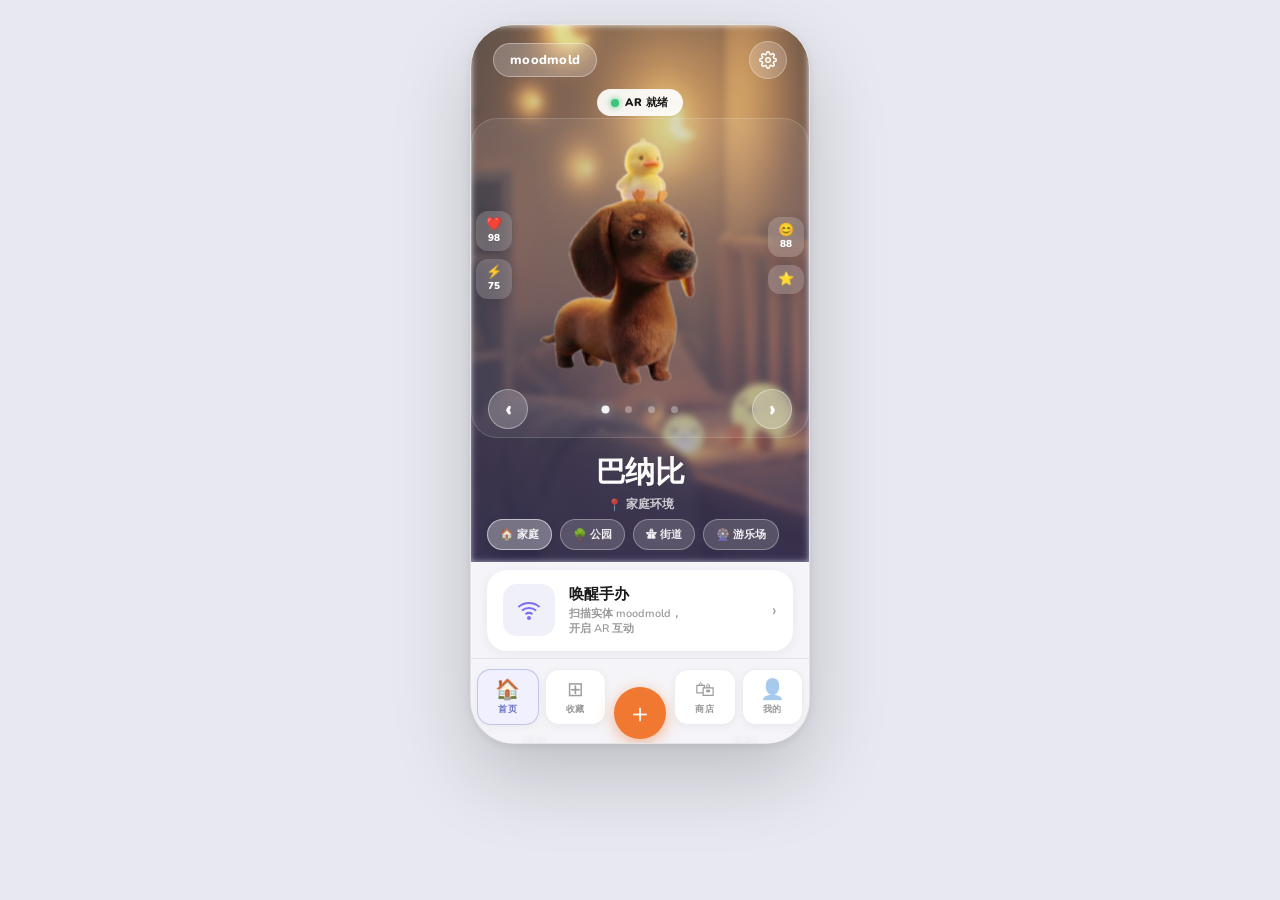
==== commit 727b71d0: "community implemented" ====
--- a/.head_moodmold.html
+++ b/.head_moodmold.html
@@ -709,7 +709,7 @@
           <svg viewBox="0 0 24 24"><circle cx="12" cy="12" r="3"/><path d="M19.4 15a1.65 1.65 0 00.33 1.82l.06.06a2 2 0 010 2.83 2 2 0 01-2.83 0l-.06-.06a1.65 1.65 0 00-1.82-.33 1.65 1.65 0 00-1 1.51V21a2 2 0 01-4 0v-.09A1.65 1.65 0 009 19.4a1.65 1.65 0 00-1.82.33l-.06.06a2 2 0 01-2.83-2.83l.06-.06A1.65 1.65 0 004.68 15a1.65 1.65 0 00-1.51-1H3a2 2 0 010-4h.09A1.65 1.65 0 004.6 9a1.65 1.65 0 00-.33-1.82l-.06-.06a2 2 0 012.83-2.83l.06.06A1.65 1.65 0 009 4.68a1.65 1.65 0 001-1.51V3a2 2 0 014 0v.09a1.65 1.65 0 001 1.51 1.65 1.65 0 001.82-.33l.06-.06a2 2 0 012.83 2.83l-.06.06A1.65 1.65 0 0019.4 9a1.65 1.65 0 001.51 1H21a2 2 0 010 4h-.09a1.65 1.65 0 00-1.51 1z"/></svg>
         </div>
       </div>
-      <div class="vr-badge"><div class="vr-dot"></div>VR 就绪</div>
+      <div class="vr-badge"><div class="vr-dot"></div>AR 就绪</div>
 
       <div class="pet-stage-wrap">
         <div class="pet-stage">
@@ -764,7 +764,7 @@
         </div>
         <div class="wake-text">
           <div class="wake-title">唤醒手办</div>
-          <div class="wake-sub">扫描实体 moodmold，<br>开启 VR 互动</div>
+          <div class="wake-sub">扫描实体 moodmold，<br>开启 AR 互动</div>
         </div>
         <span style="font-size:18px;color:var(--muted);">›</span>
       </div>
@@ -2197,7 +2197,7 @@
   {label:'建模性格中…', pct:40},
   {label:'雕刻 3D 形象中…', pct:65},
   {label:'绑定情绪引擎中…', pct:84},
-  {label:'送入 VR 世界！', pct:100}
+  {label:'送入 AR 世界！', pct:100}
 ];
 let genInterval = null;
 
